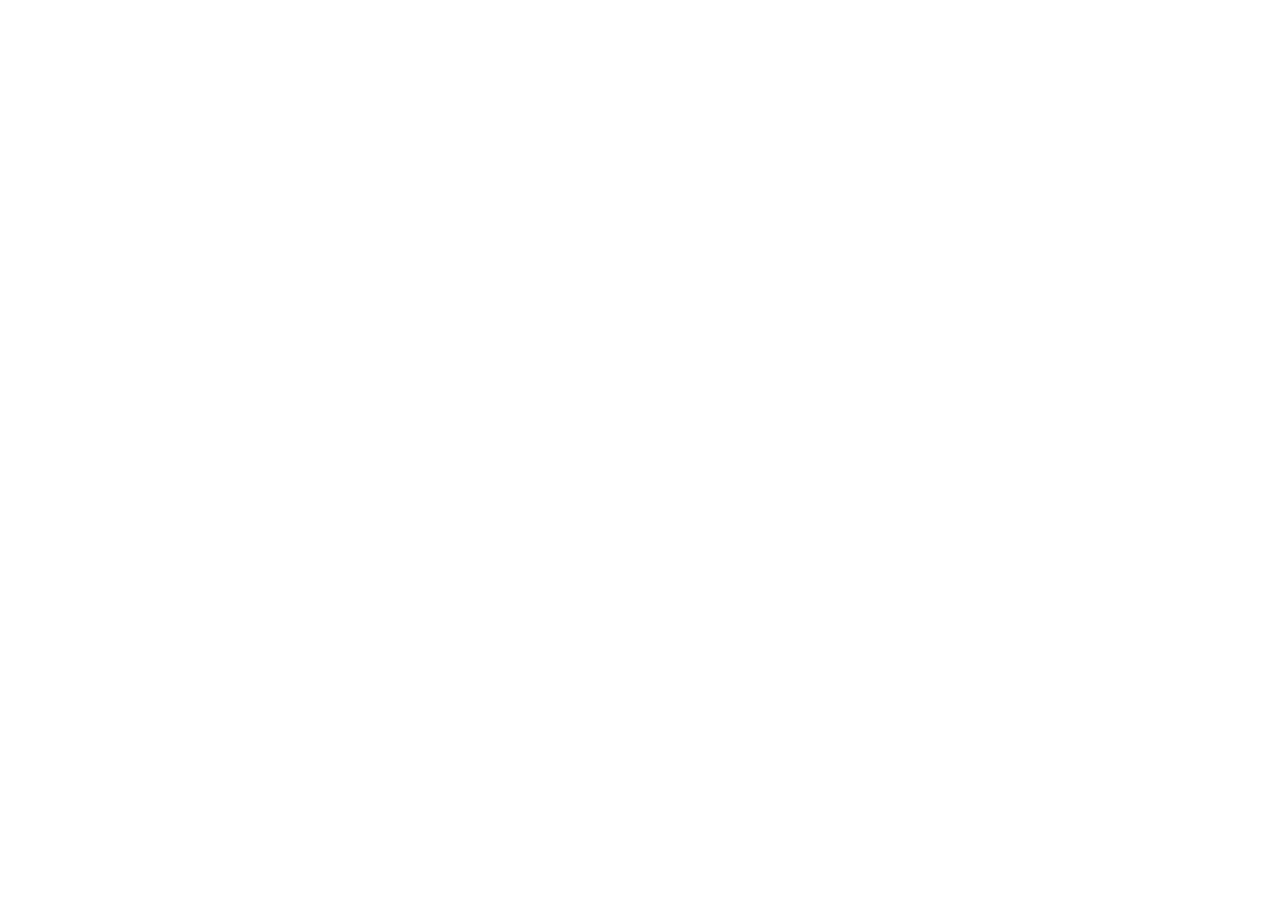
==== index.html @ 22910515 "style" ====
<!DOCTYPE html>
<html lang="en">
<head>
    <meta charset="UTF-8">
    <meta name="viewport" content="width=device-width, initial-scale=1.0">
    <link rel="stylesheet" href="style.css">
    <title>Document</title>
</head>
<body>
    <header></header>
</body>
</html>
---- style.css ----
* {
    box-sizing: border-box;
    margin: 0;
    padding: 0;
}
.center {
    display: flex;
    align-items: center;
    justify-content: center;
}
.align-center {
    display: flex;
    align-items: center;
}
.justify-center {
    display: flex;
    justify-content: center;
}
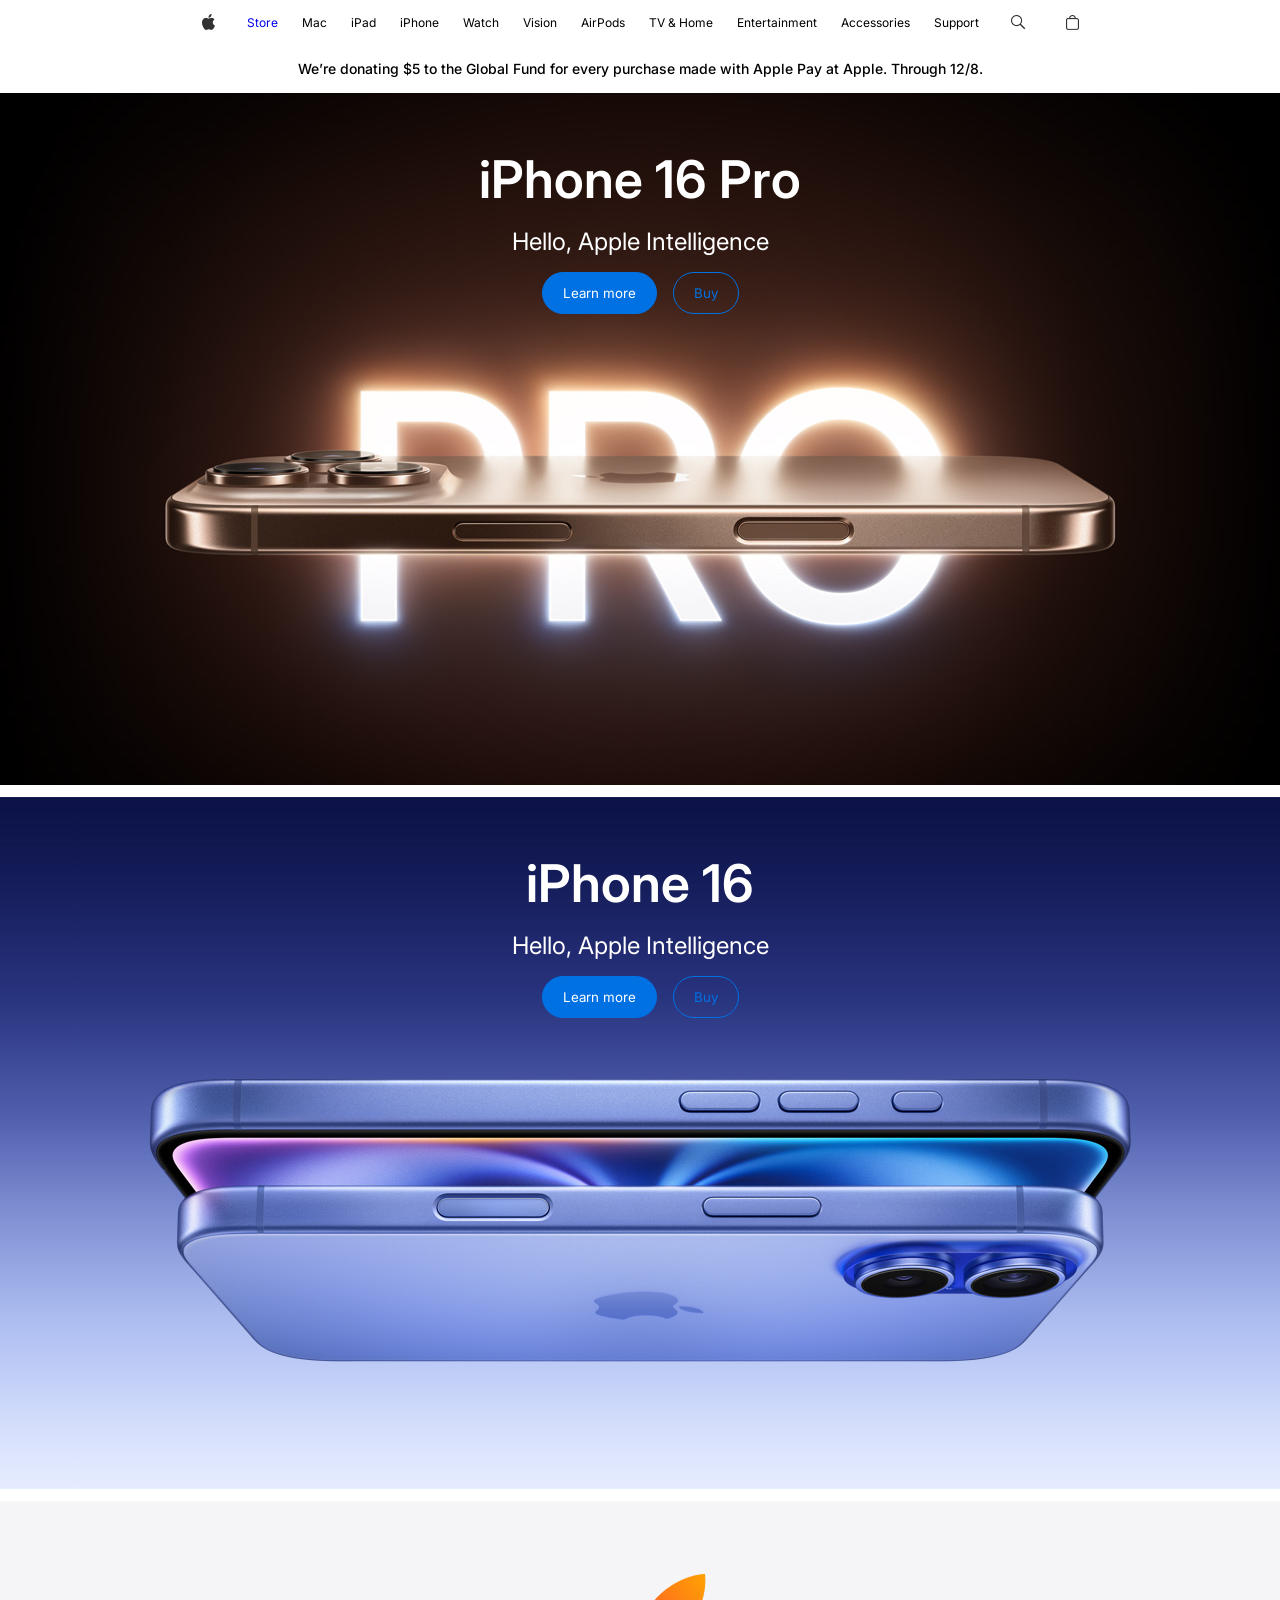
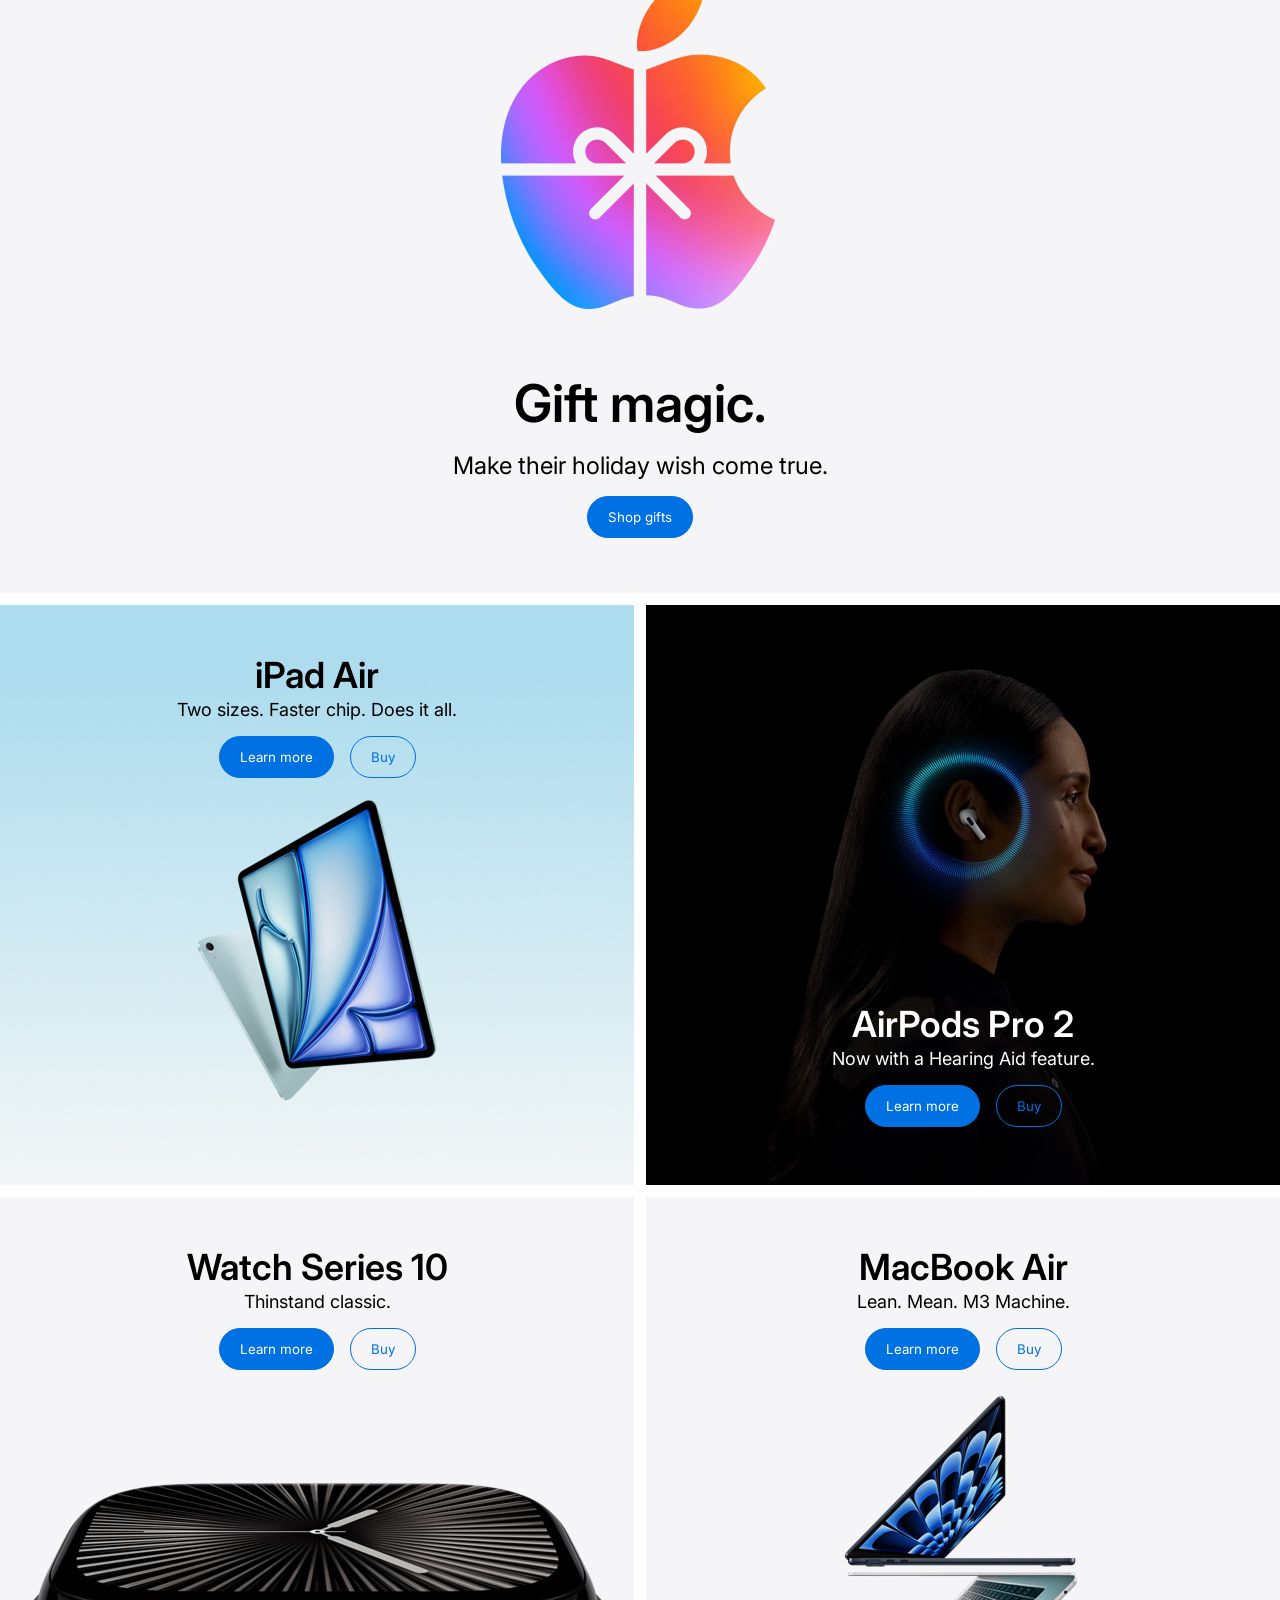
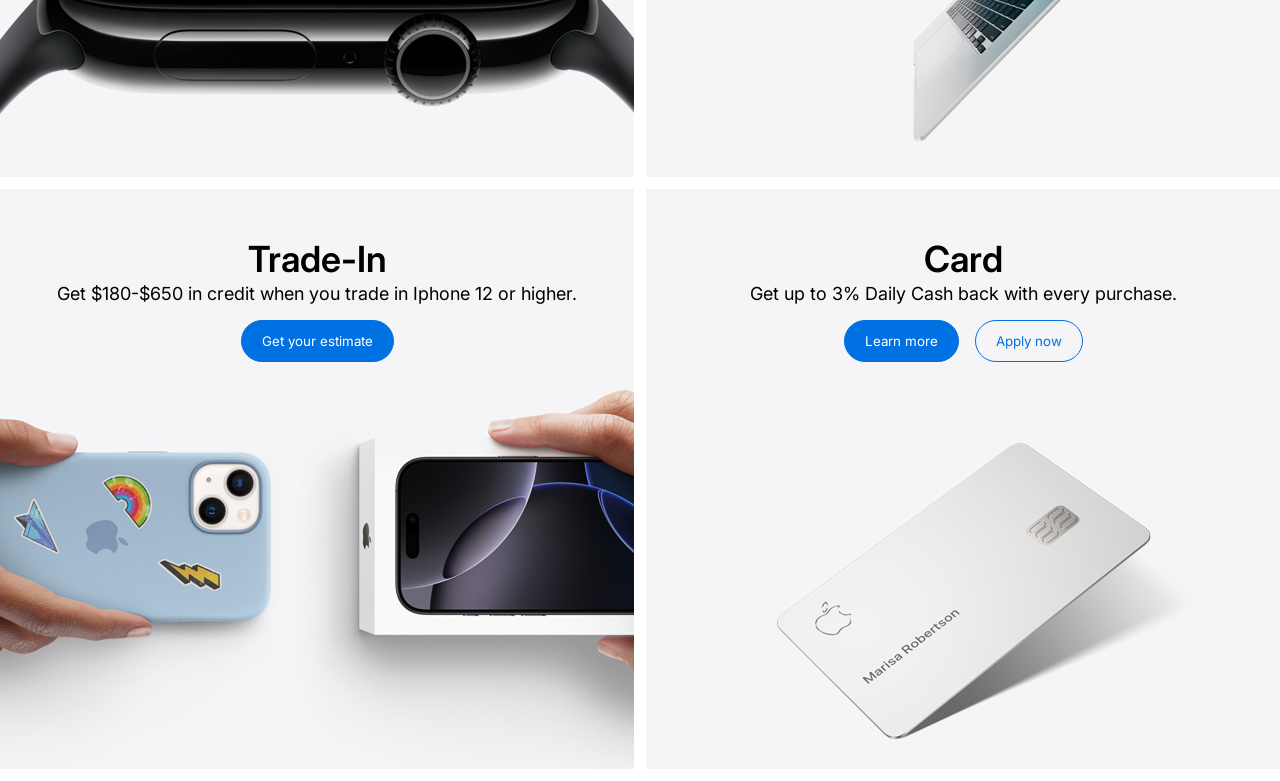
==== commit 4ff2c943: "day2" ====
--- a/index.html
+++ b/index.html
@@ -1,12 +1,115 @@
-<!DOCTYPE html>
+<!doctype html>
 <html lang="en">
-<head>
-    <meta charset="UTF-8">
-    <meta name="viewport" content="width=device-width, initial-scale=1.0">
-    <link rel="stylesheet" href="style.css">
+  <head>
+    <meta charset="UTF-8" />
+    <meta name="viewport" content="width=device-width, initial-scale=1.0" />
+    <link rel="stylesheet" href="style.css" />
     <title>Document</title>
-</head>
-<body>
-    <header></header>
-</body>
-</html>+  </head>
+  <body>
+    <header class="header center">
+      <div class="header-icon center">
+        <img src="./apple-icon.png" />
+      </div>
+      <a href="./store.html" class="header-link">Store</a>
+      <span class="header-link">Mac</span>
+      <span class="header-link">iPad</span>
+      <span class="header-link">iPhone</span>
+      <span class="header-link">Watch</span>
+      <span class="header-link">Vision</span>
+      <span class="header-link">AirPods</span>
+      <span class="header-link">TV & Home</span>
+      <span class="header-link">Entertainment</span>
+      <span class="header-link">Accessories</span>
+      <span class="header-link">Support</span>
+      <div class="header-icon center">
+        <img src="./search-icon.png" />
+      </div>
+      <div class="header-icon center">
+        <img src="./store-icon.png" />
+      </div>
+    </header>
+    <div class="banner">
+      We’re donating $5 to the Global Fund for every purchase made with Apple
+      Pay at Apple. Through 12/8.
+    </div>
+    <div class="hero hero-iphone-16-pro align-center">
+      <h2 class="hero-title">iPhone 16 Pro</h2>
+      <p class="hero-subtitle">Hello, Apple Intelligence</p>
+      <div class="hero-buttons">
+        <button class="button button-lm">Learn more</button>
+        <button class="button button-buy">Buy</button>
+      </div>
+    </div>
+    <div class="hero hero-iphone-16 align-center">
+      <h2 class="hero-title">iPhone 16</h2>
+      <p class="hero-subtitle">Hello, Apple Intelligence</p>
+      <div class="hero-buttons">
+        <button class="button button-lm">Learn more</button>
+        <button class="button button-buy">Buy</button>
+      </div>
+    </div>
+    <div class="hero hero-gift-magic align-center">
+      <h2 class="hero-title dark-title">Gift magic.</h2>
+      <p class="hero-subtitle dark-title">Make their holiday wish come true.</p>
+      <div class="hero-buttons">
+        <button class="button button-lm">Shop gifts</button>
+      </div>
+    </div>
+    <div class="products">
+      <div class="product align-center ipad">
+        <h2 class="product-title">iPad Air</h2>
+        <p class="product-subtitle">Two sizes. Faster chip. Does it all.</p>
+        <div class="hero-buttons">
+          <button class="button button-lm">Learn more</button>
+          <button class="button button-buy">Buy</button>
+        </div>
+      </div>
+      <div class="product align-center airpods">
+        <h2 class="product-title white-title">AirPods Pro 2</h2>
+        <p class="product-subtitle white-title">
+          Now with a Hearing Aid feature.
+        </p>
+        <div class="hero-buttons">
+          <button class="button button-lm">Learn more</button>
+          <button class="button button-buy">Buy</button>
+        </div>
+      </div>
+      <div class="product align-center watch">
+        <h2 class="product-title">Watch Series 10</h2>
+        <p class="product-subtitle">Thinstand classic.</p>
+        <div class="hero-buttons">
+          <button class="button button-lm">Learn more</button>
+          <button class="button button-buy">Buy</button>
+        </div>
+      </div>
+      <div class="product align-center macbook">
+        <h2 class="product-title">MacBook Air</h2>
+        <p class="product-subtitle">Lean. Mean. M3 Machine.</p>
+        <div class="hero-buttons">
+          <button class="button button-lm">Learn more</button>
+          <button class="button button-buy">Buy</button>
+        </div>
+      </div>
+      <div class="product align-center trade-in">
+        <h2 class="product-title">Trade-In</h2>
+        <p class="product-subtitle">
+          Get $180-$650 in credit when you trade in Iphone 12 or higher.
+        </p>
+        <div class="hero-buttons">
+          <button class="button button-lm">Get your estimate</button>
+        </div>
+      </div>
+      <div class="product align-center card">
+        <h2 class="product-title">Card</h2>
+        <p class="product-subtitle">
+          Get up to 3% Daily Cash back with every purchase.
+        </p>
+        <div class="hero-buttons">
+          <button class="button button-lm">Learn more</button>
+          <button class="button button-buy">Apply now</button>
+        </div>
+      </div>
+    </div>
+  </body>
+</html>
--- a/style.css
+++ b/style.css
@@ -1,18 +1,151 @@
+@import url("https://fonts.googleapis.com/css2?family=Inter:ital,opsz,wght@0,14..32,100..900;1,14..32,100..900&display=swap");
+
 * {
-    box-sizing: border-box;
-    margin: 0;
-    padding: 0;
+  box-sizing: border-box;
+  margin: 0;
+  padding: 0;
+  font-family: "Inter", serif;
 }
 .center {
-    display: flex;
-    align-items: center;
-    justify-content: center;
+  display: flex;
+  align-items: center;
+  justify-content: center;
 }
 .align-center {
-    display: flex;
-    align-items: center;
+  display: flex;
+  align-items: center;
 }
 .justify-center {
-    display: flex;
-    justify-content: center;
+  display: flex;
+  justify-content: center;
+}
+.header {
+  top: 0;
+  z-index: 10;
+  height: 44px;
+  position: fixed;
+  inset-inline: 0;
+  column-gap: 24px;
+  background-color: white;
+}
+.header-link {
+  font-size: 12px;
+  font-weight: 400;
+  white-space: nowrap;
+  text-decoration: none;
+}
+.header-icon {
+  width: 30px;
+}
+.banner {
+  text-align: center;
+  font-size: 14px;
+  font-weight: 500;
+  color: black;
+  padding: 16px 31px;
+  margin-top: 44px;
+}
+.hero {
+  width: 100vw;
+  height: 692px;
+  text-align: center;
+  margin-bottom: 12px;
+  flex-direction: column;
+  padding: 55px 36px;
+  background-position: center;
+  background-size: co;
+}
+.hero-iphone-16-pro {
+  background-image: url(./iphone16pro.png);
+}
+.hero-iphone-16 {
+  background-image: url(./iphone16.png);
+}
+.hero-gift-magic {
+  background-image: url(./giftmagic.png);
+  justify-content: flex-end;
+}
+.hero-title {
+  font-size: 52px;
+  color: white;
+  font-weight: 600;
+}
+.hero-subtitle {
+  font-size: 24px;
+  color: white;
+  font-weight: 400;
+  margin: 16px 20px;
+}
+.hero-buttons {
+  column-gap: 16px;
+  display: flex;
+}
+.button {
+  cursor: pointer;
+  padding: 12px 20px;
+  border-radius: 999px;
+  text-decoration: none;
+  border: solid #0071e3 1px;
+}
+.button-lm {
+  color: white;
+  background-color: #0071e3;
+}
+
+.button-buy {
+  color: #0071e3;
+  border: solid #0071e3 1px;
+  background-color: transparent;
+}
+.dark-title {
+  color: black;
+}
+.products {
+  gap: 12px;
+  display: grid;
+  margin-bottom: 12px;
+  grid-auto-rows: 580px;
+  grid-template-columns: repeat(2, 1fr);
+}
+.product {
+  flex-direction: column;
+  padding: 48px 0 58px;
+  background-position: center;
+  background-repeat: no-repeat;
+  background-size: cover;
+}
+.ipad {
+  background-image: url(./ipad.png);
+}
+.airpods {
+  background-image: url(./airpods.png);
+  justify-content: end;
+}
+.watch {
+  background-image: url(watch.png);
+}
+.macbook {
+  background-image: url(./macbook.png);
+}
+.trade-in {
+  background-image: url(./tradein.png);
+}
+.card {
+  background-image: url(card.png);
+}
+.product-title {
+    font-size: 36px;
+    font-weight: 600;
+}
+.product-subtitle {
+    font-size: 18px;
+    padding: 2px 0 16px;
+}
+.white-title {
+    color: white;
+}
+.text {
+    background: linear-gradient(90.43deg, #0090F7 0%, #BA62FC 33.33%, #F2416B 66.67%, #F55600 100%);
+    background-clip: text;
+    -webkit-text-fill-color: transparent;
 }
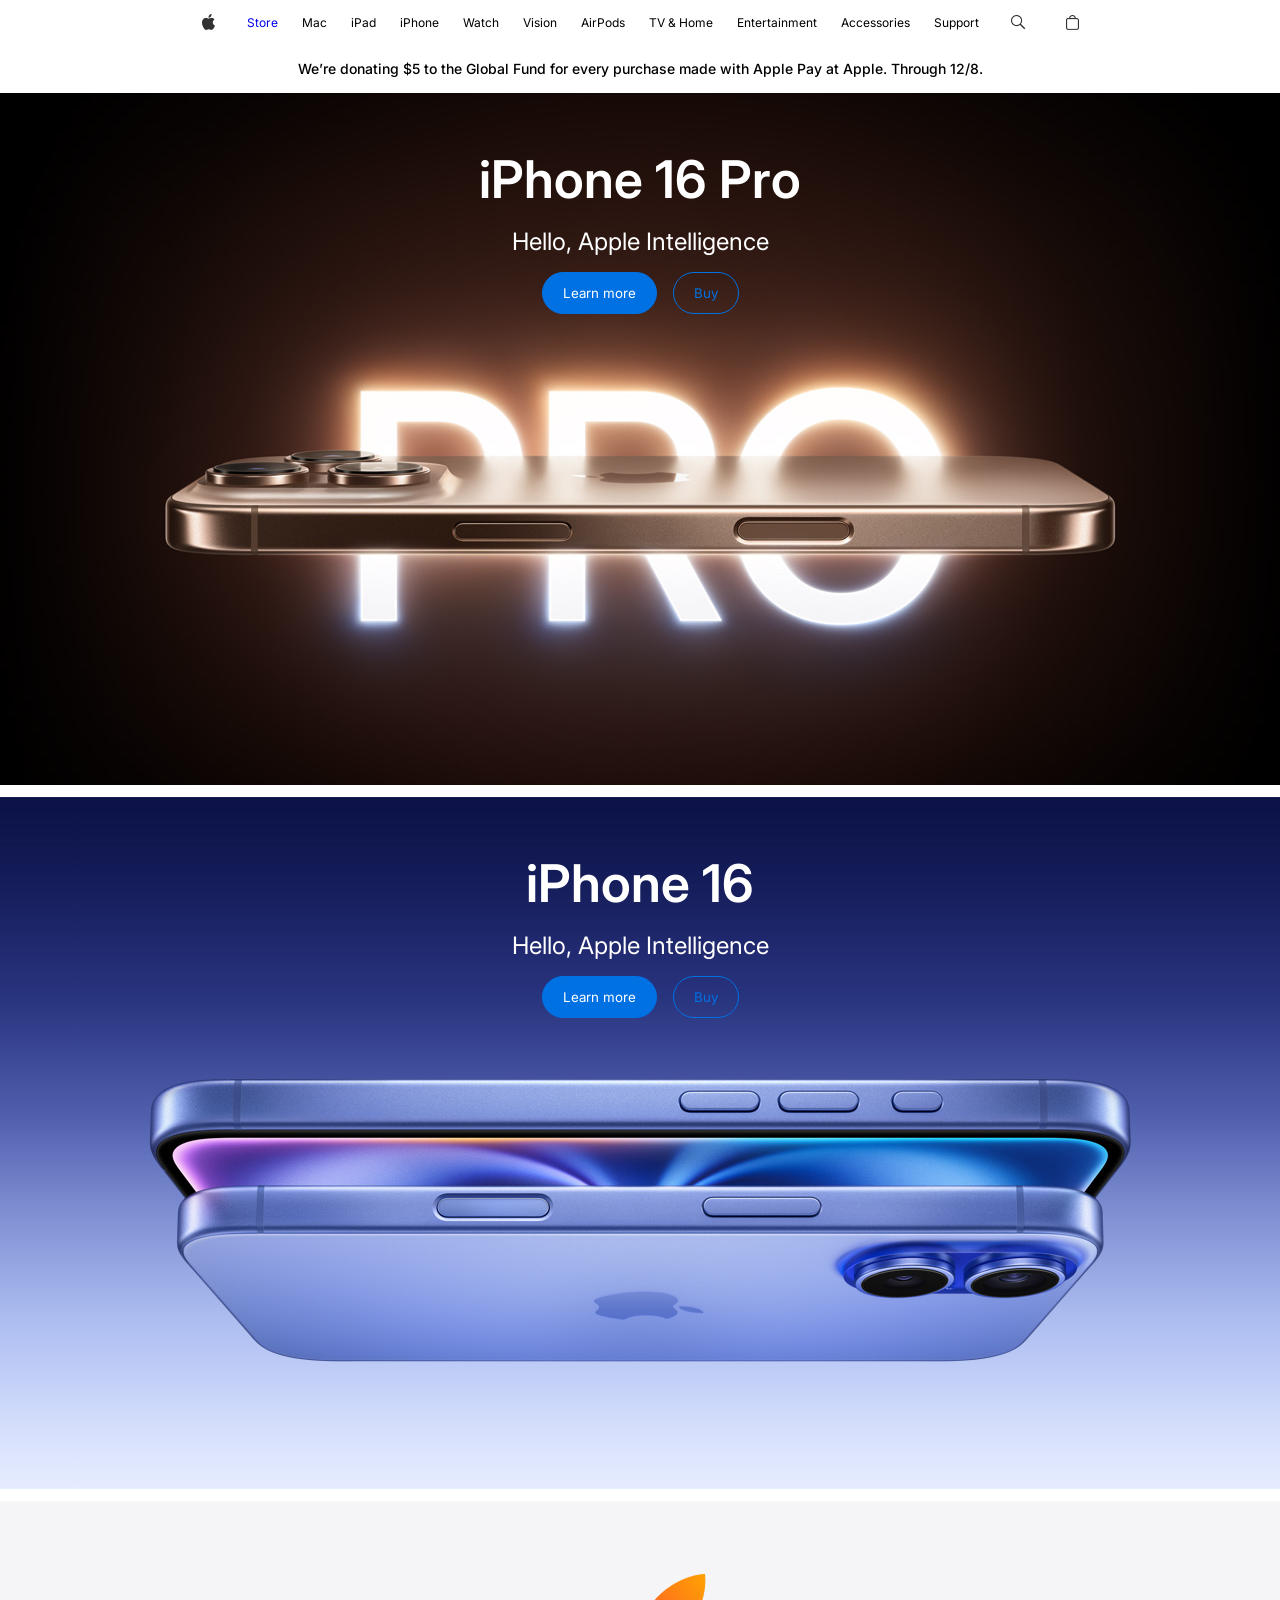
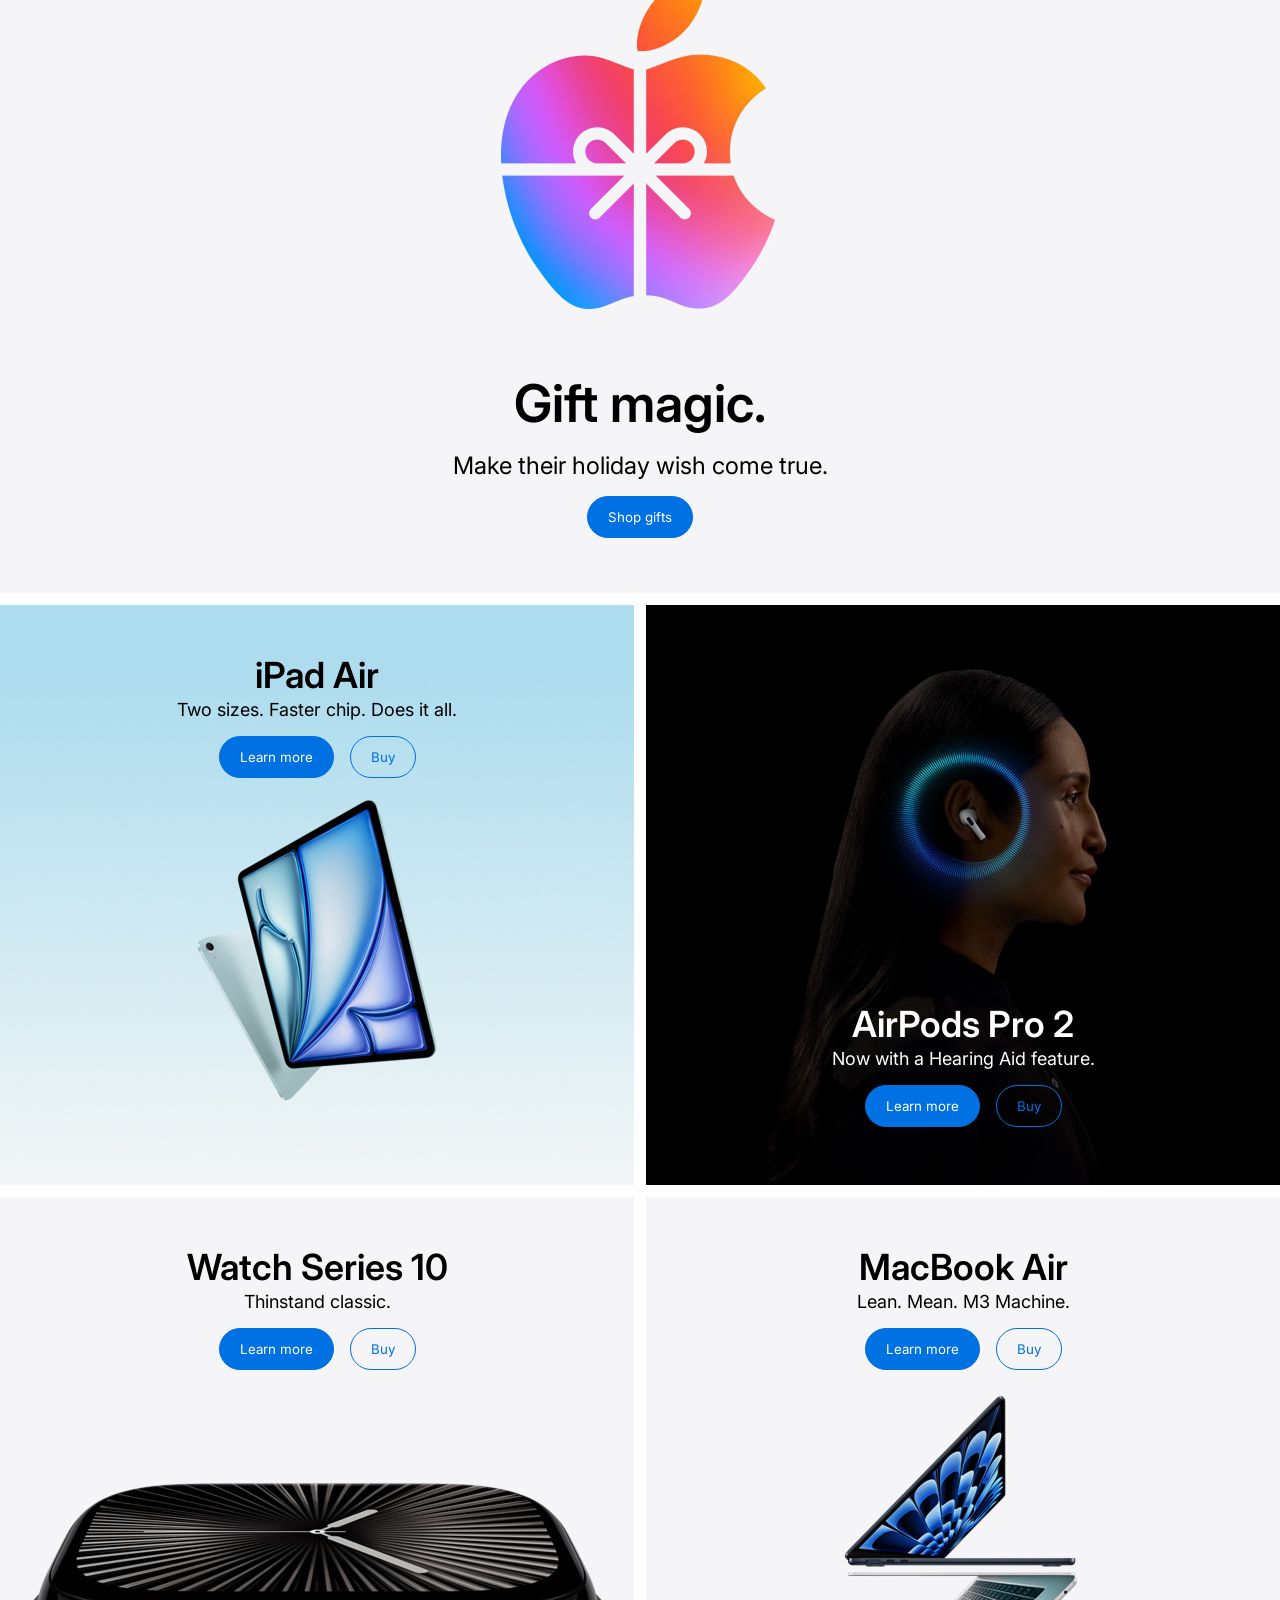
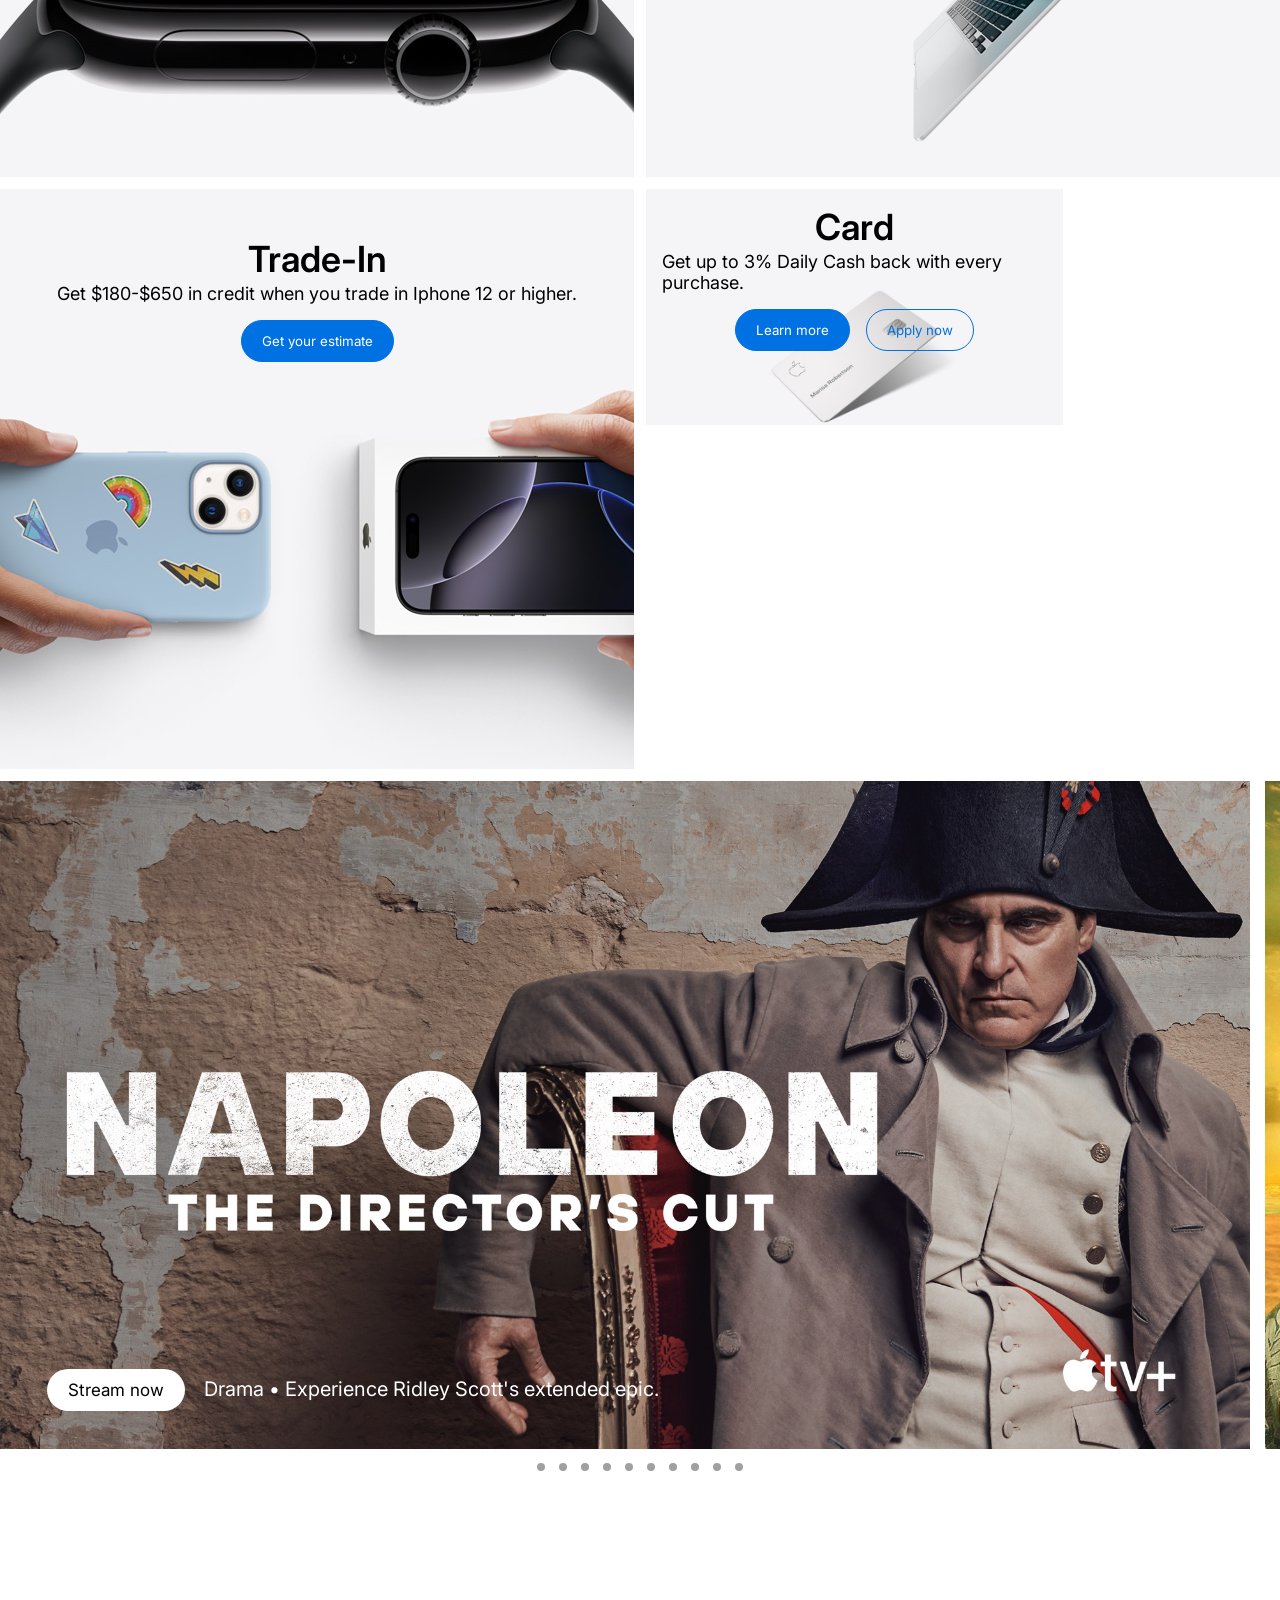
==== commit a8eebcb2: "day2" ====
--- a/index.html
+++ b/index.html
@@ -111,5 +111,151 @@
         </div>
       </div>
     </div>
+    <div class="media align-center">
+      <div
+        class="slide"
+        id="slide1"
+        style="background-image: url(./napoleon.jpg)"
+      >
+        <div class="slide-info">
+          <button>Stream now</button>
+          <span>Drama</span>
+          <span>•</span>
+          <span>Experience Ridley Scott's extended epic.</span>
+        </div>
+      </div>
+      <div
+        class="slide"
+        id="slide2"
+        style="background-image: url(./bad-monkey.jpg)"
+      >
+        <div class="slide-info">
+          <button>Stream now</button>
+          <span>Comedy</span>
+          <span>•</span>
+          <span>The shady side of paradise.</span>
+        </div>
+      </div>
+      <div
+        class="slide"
+        id="slide3"
+        style="background-image: url(./instigators.jpg)"
+      >
+        <div class="slide-info">
+          <button>Stream now</button>
+          <span>Action</span>
+          <span>•</span>
+          <span>Worst. Heist. Ever.</span>
+        </div>
+      </div>
+      <div
+        class="slide"
+        id="slide4"
+        style="background-image: url(./k-pop-idols.jpg)"
+      >
+        <div class="slide-info">
+          <button>Stream now</button>
+          <span>Documentary</span>
+          <span>•</span>
+          <span>All that glitters isn't gold.</span>
+        </div>
+      </div>
+      <div
+        class="slide"
+        id="slide5"
+        style="background-image: url(season-pass.jpg)"
+      >
+        <div class="slide-info">
+          <button>See the schedule</button>
+          <span>Watch Messi, every club, and every match-live</span>
+        </div>
+      </div>
+      <div
+        class="slide"
+        id="slide6"
+        style="background-image: url(./pressumed-innocent.jpg)"
+      >
+        <div class="slide-info">
+          <button>Stream now</button>
+          <span>Crime</span>
+          <span>•</span>
+          <span>Presume nothing.</span>
+        </div>
+      </div>
+      <div
+        class="slide"
+        id="slide7"
+        style="background-image: url(./pachinko.jpg)"
+      >
+        <div class="slide-info">
+          <button>Stream now</button>
+          <span>Drama</span>
+          <span>•</span>
+          <span>New season.</span>
+        </div>
+      </div>
+      <div
+        class="slide"
+        id="slide8"
+        style="background-image: url(./baseball.jpg)"
+      >
+        <div class="slide-info">
+          <button>See the schedule</button>
+          <span>Live MLB games, every Friday.</span>
+        </div>
+      </div>
+      <div
+        class="slide"
+        id="slide9"
+        style="background-image: url(./lady-in-the-lake.jpg)"
+      >
+        <div class="slide-info">
+          <button>Stream now</button>
+          <span>Thriller</span>
+          <span>•</span>
+          <span
+            >Natalie Portman and Moses Ingram star in a visionary noir
+            thriller.</span
+          >
+        </div>
+      </div>
+      <div
+        class="slide"
+        id="slide10"
+        style="background-image: url(./morning-show.jpg)"
+      >
+        <div class="slide-info">
+          <button>Stream now</button>
+          <span>Drama</span>
+          <span>•</span>
+          <span>6 Emmy® Nominations Including Best Drama.</span>
+        </div>
+      </div>
+    </div>
+    <div class="dots justify-center">
+      <a href="#slide1" class="dot"></a>
+      <a href="#slide2" class="dot"></a>
+      <a href="#slide3" class="dot"></a>
+      <a href="#slide4" class="dot"></a>
+      <a href="#slide5" class="dot"></a>
+      <a href="#slide6" class="dot"></a>
+      <a href="#slide7" class="dot"></a>
+      <a href="#slide8" class="dot"></a>
+      <a href="#slide9" class="dot"></a>
+      <a href="#slide10" class="dot"></a>
+    </div>
+    <div class="carousel">
+      <div class="group center">
+        <div class="card" style="background-image: url(./1.jpg);">R&B Now</div>
+        <div class="card">Today's Country</div>
+        <div class="card">Football Manager 2024 Touch</div>
+        <div class="card">6 Weeks to Restart Your Fitness</div>
+        <div class="card">2k25 Arcade Edition</div>
+        <div class="card">Today's Indie Rock</div>
+        <div class="card">Run your first 5K</div>
+        <div class="card">Hello Kitty Island Adventure</div>
+        <div class="card">Strength with Kyle</div>
+      </div>
+    </div>
   </body>
 </html>
--- a/style.css
+++ b/style.css
@@ -134,18 +134,96 @@
   background-image: url(card.png);
 }
 .product-title {
-    font-size: 36px;
-    font-weight: 600;
+  font-size: 36px;
+  font-weight: 600;
 }
 .product-subtitle {
-    font-size: 18px;
-    padding: 2px 0 16px;
+  font-size: 18px;
+  padding: 2px 0 16px;
 }
 .white-title {
-    color: white;
+  color: white;
 }
 .text {
-    background: linear-gradient(90.43deg, #0090F7 0%, #BA62FC 33.33%, #F2416B 66.67%, #F55600 100%);
-    background-clip: text;
-    -webkit-text-fill-color: transparent;
+  background: linear-gradient(
+    90.43deg,
+    #0090f7 0%,
+    #ba62fc 33.33%,
+    #f2416b 66.67%,
+    #f55600 100%
+  );
+  background-clip: text;
+  -webkit-text-fill-color: transparent;
+}
+.media {
+  width: 100vw;
+  display: flex;
+  column-gap: 15px;
+  overflow-x: scroll;
+  align-items: center;
+  scrollbar-width: none;
+  scroll-behavior: smooth;
+  scroll-snap-type: x mandatory;
+}
+.slide {
+  height: 668px;
+  width: 1250px;
+  color: white;
+  flex-shrink: 0;
+  font-size: 20px;
+  position: relative;
+  scroll-snap-align: center;
+  background-size: cover;
+  background-position: center;
+  background-repeat: no-repeat;
+}
+.slide-info {
+  left: 47px;
+  bottom: 38px;
+  position: absolute;
+}
+.slide-info button {
+  border-radius: 99px;
+  font-size: 17px;
+  cursor: pointer;
+  margin-right: 14px;
+  padding: 11px 21px;
+  background-color: white;
+  border: none;
+}
+.dots {
+  margin-top: 14px;
+}
+.dot {
+  width: 8px;
+  height: 8px;
+  opacity: 0.75;
+  margin-inline: 7px;
+  border-radius: 50%;
+  background-color: grey;
+  display: block;
+}
+.carousel {
+margin: 100px auto;
+width: 90%;
+display: flex;
+overflow-x: auto;
+}
+.carousel::-webkit-scrollbar {
+  display: none;
+}
+.group {
+  gap: 1em;
+  animation: spin 5s infinite linear ;
+  padding-right: 1em;
+}
+.card {
+  flex: 0 0 5em;
+  height: 236px;
+  width: 417px;
+  padding: 1em;
+}
+@keyframes spin {
+  from {translate: 0;}
+  to {translate: -100%;}
 }
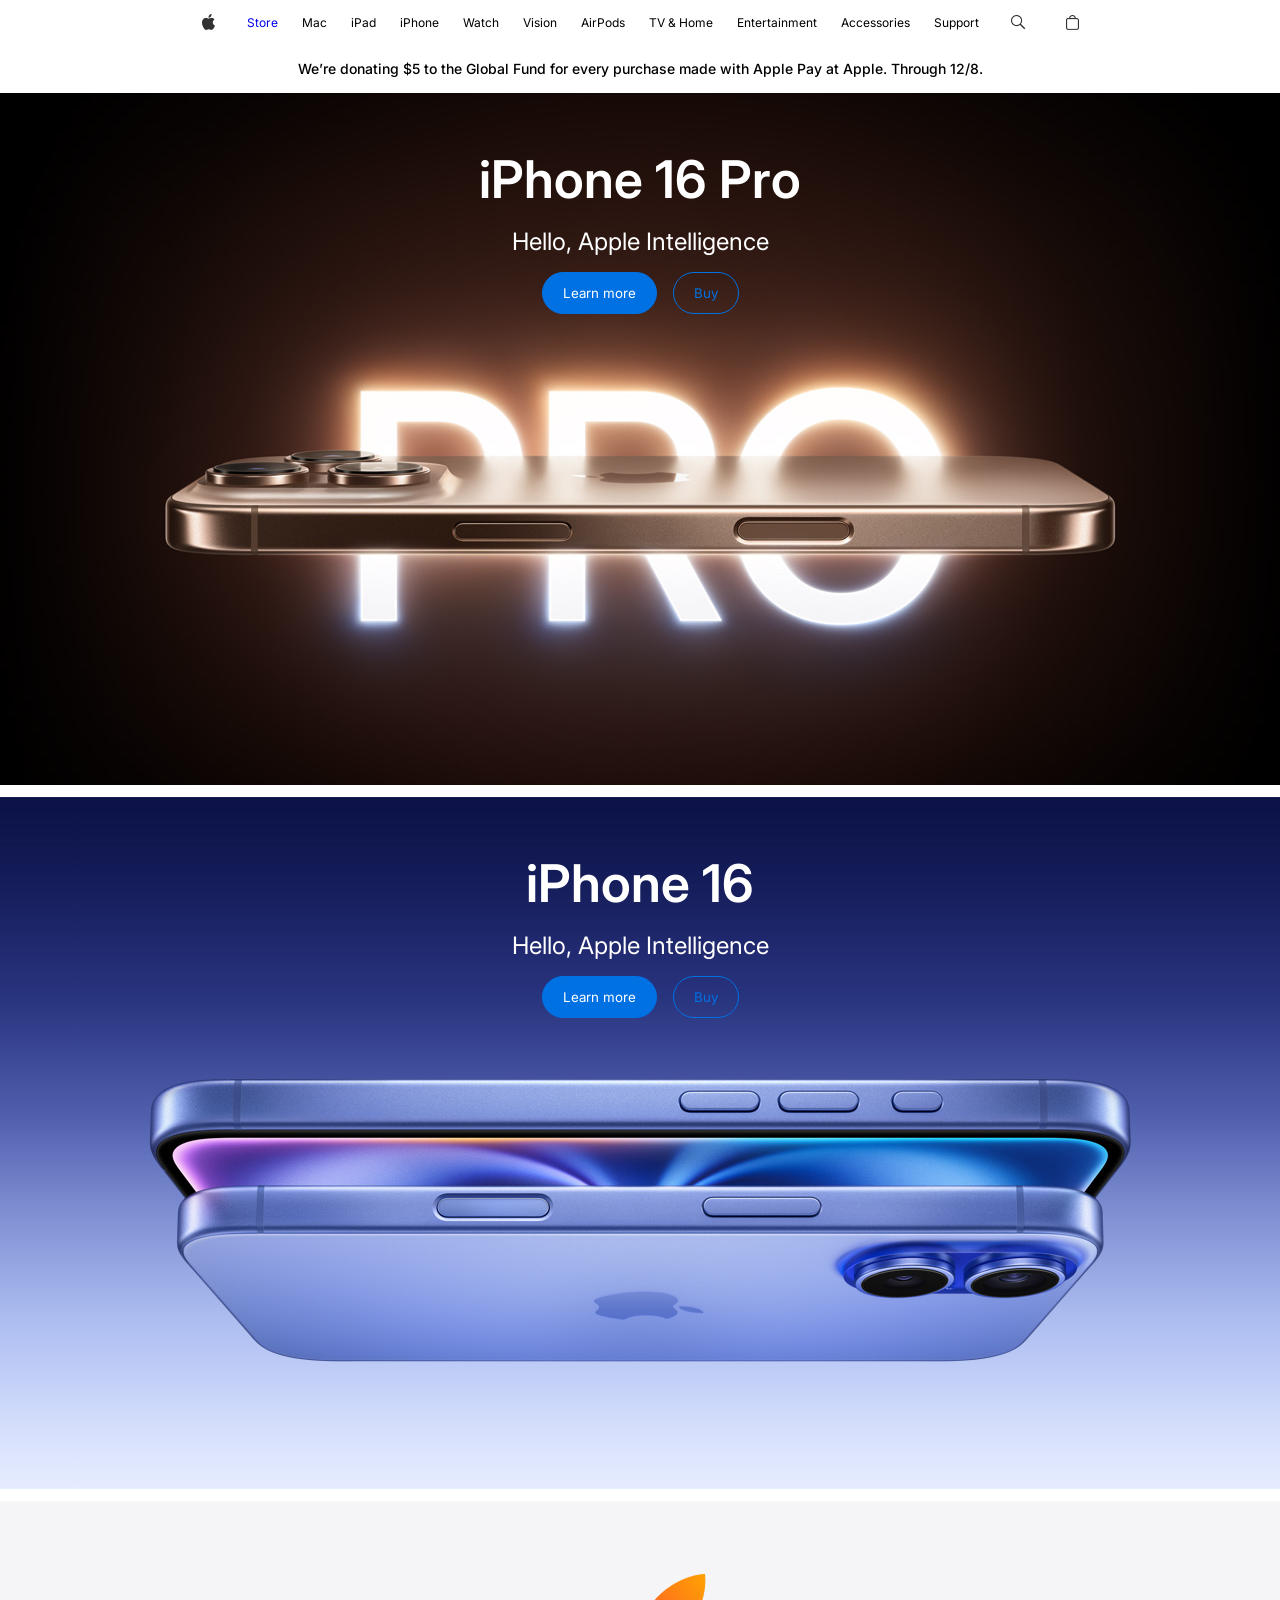
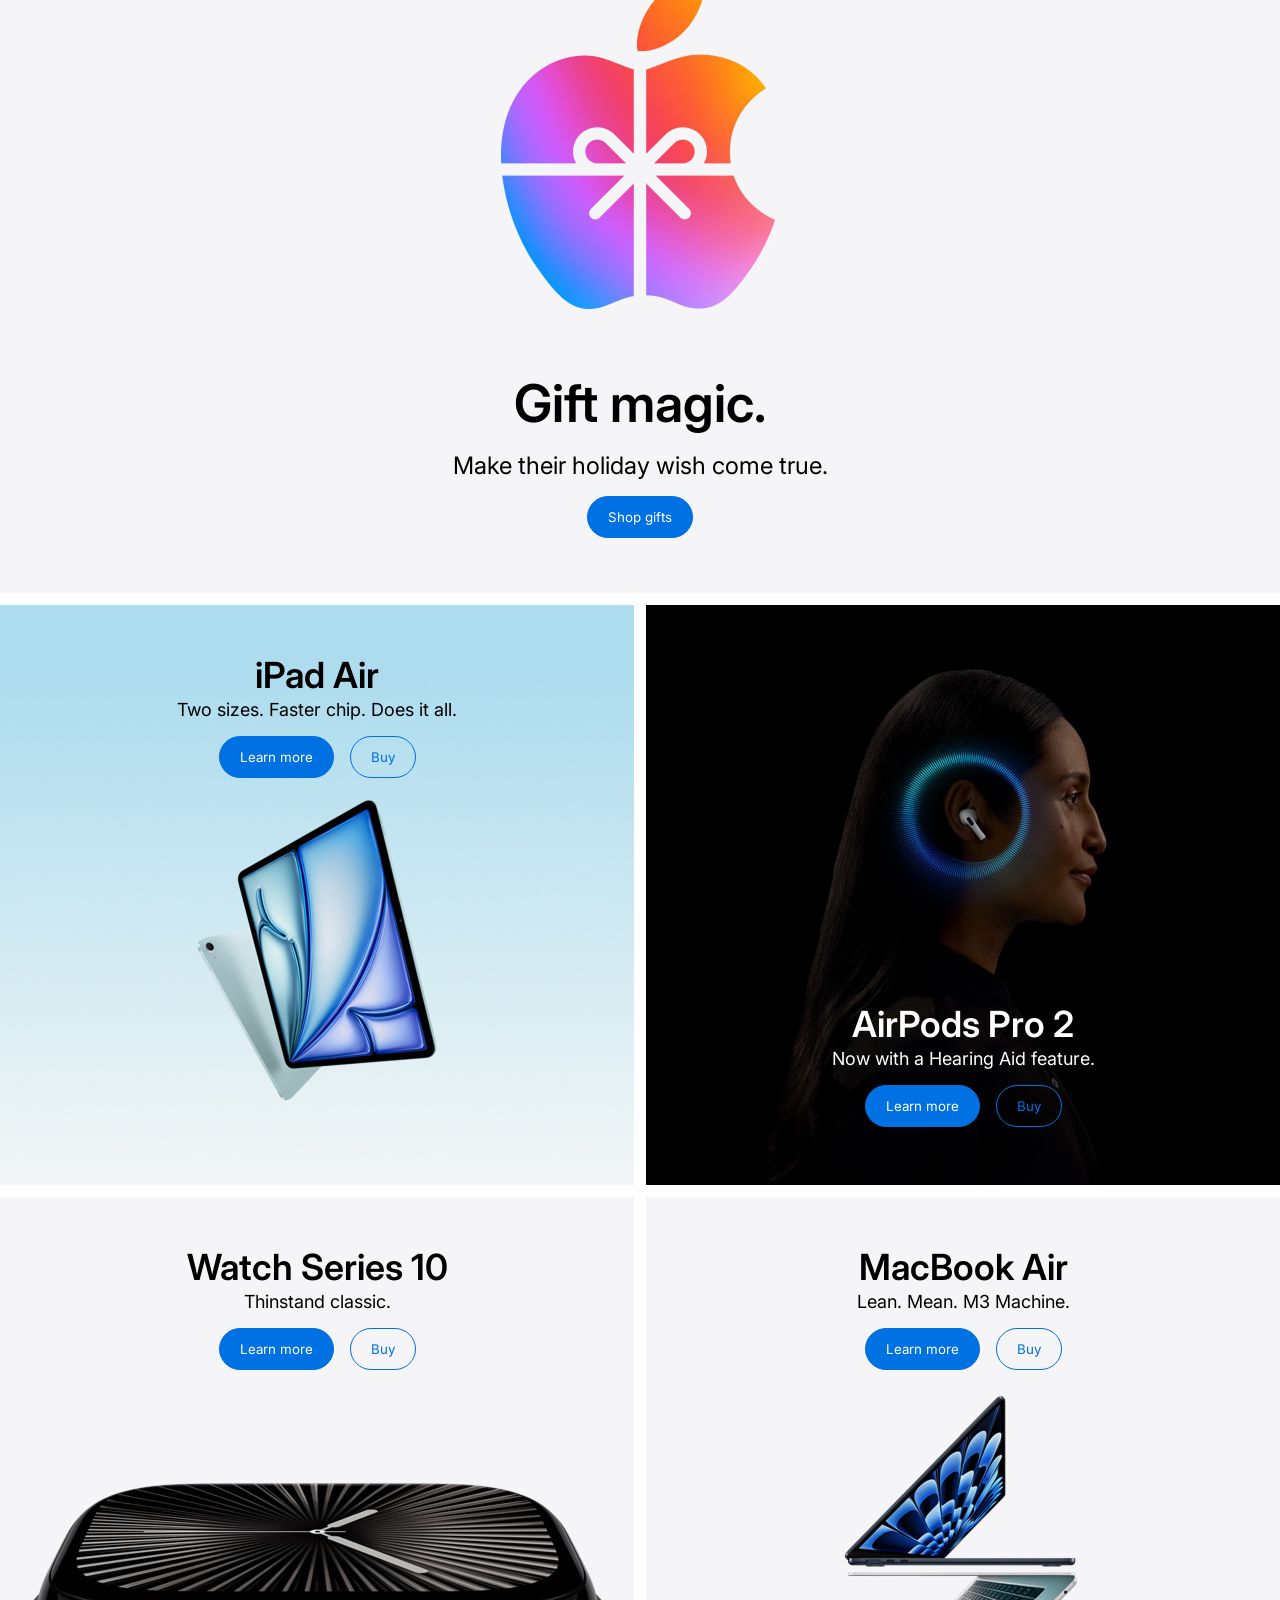
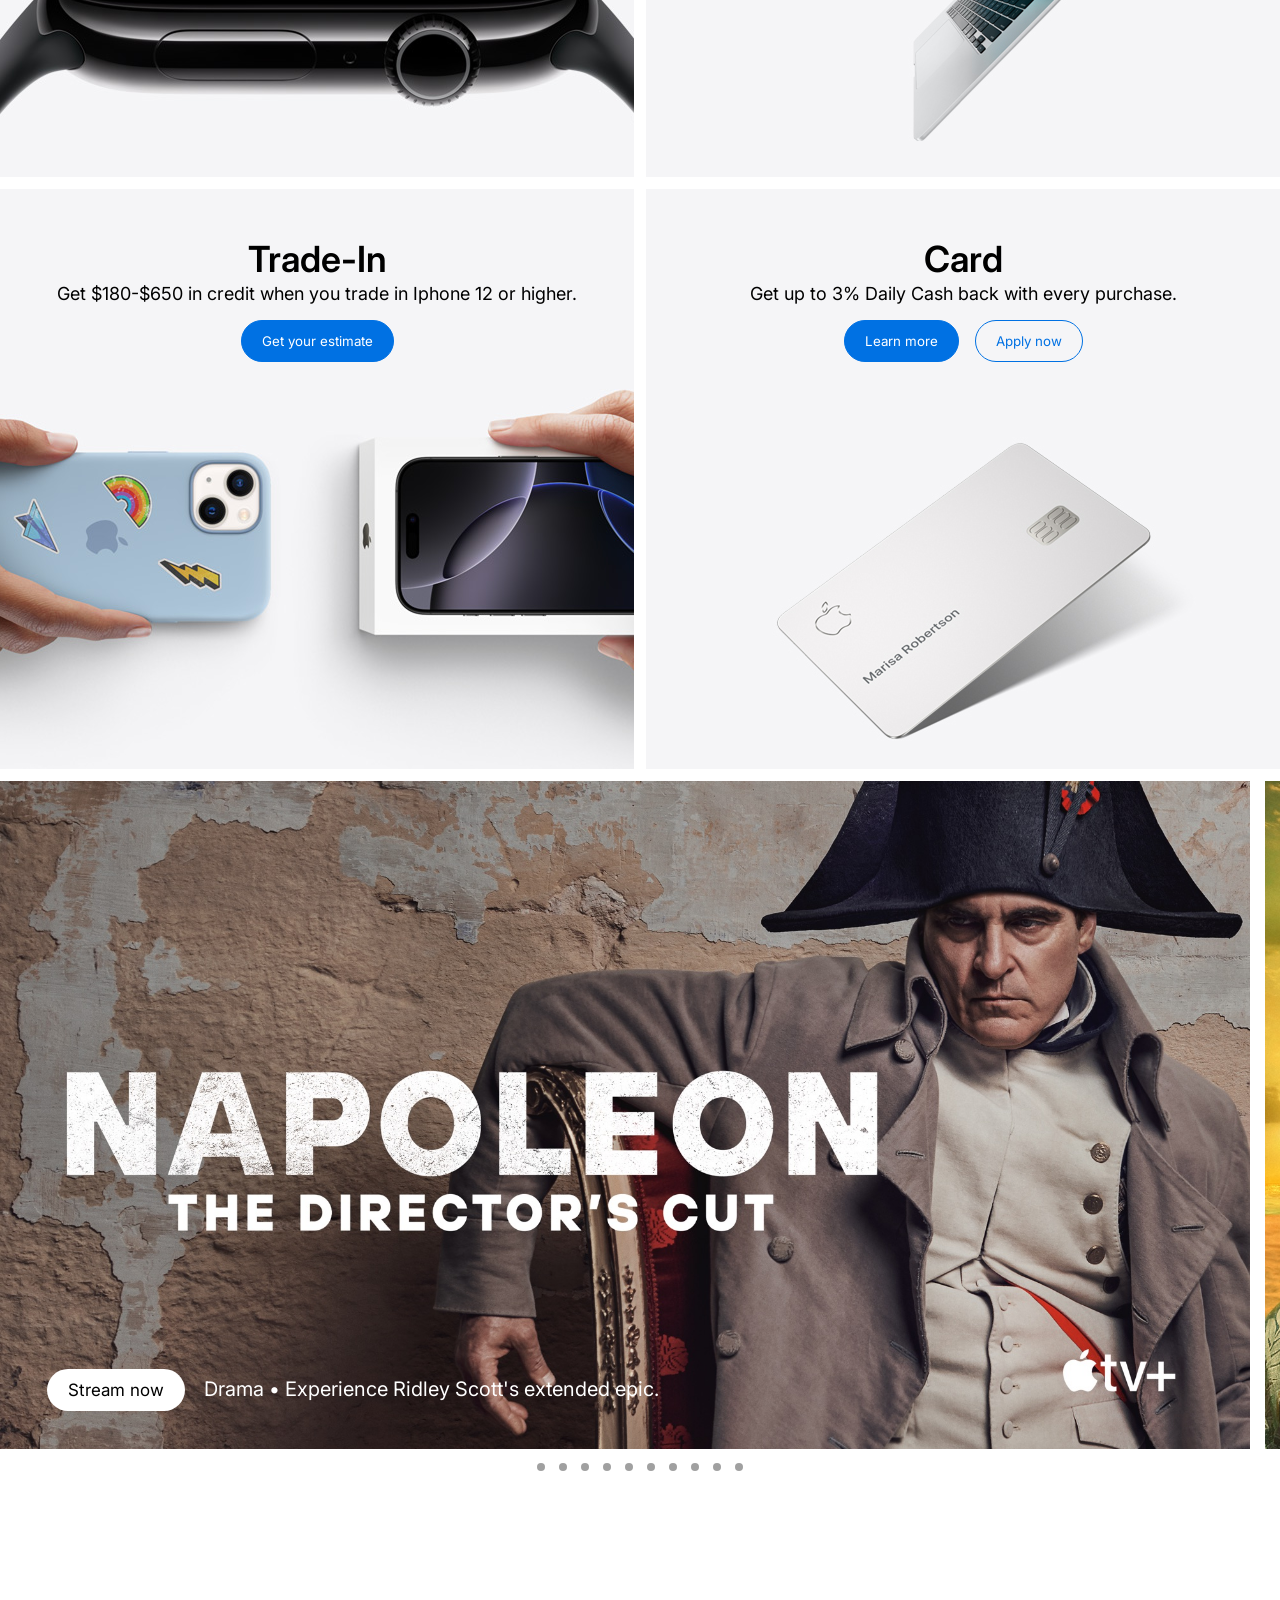
==== commit 17aff310: "day3" ====
--- a/index.html
+++ b/index.html
@@ -100,7 +100,7 @@
           <button class="button button-lm">Get your estimate</button>
         </div>
       </div>
-      <div class="product align-center card">
+      <div class="product align-center apple-card">
         <h2 class="product-title">Card</h2>
         <p class="product-subtitle">
           Get up to 3% Daily Cash back with every purchase.
@@ -258,4 +258,4 @@
       </div>
     </div>
   </body>
-</html>
+</html>
--- a/style.css
+++ b/style.css
@@ -130,7 +130,7 @@
 .trade-in {
   background-image: url(./tradein.png);
 }
-.card {
+.apple-card {
   background-image: url(card.png);
 }
 .product-title {
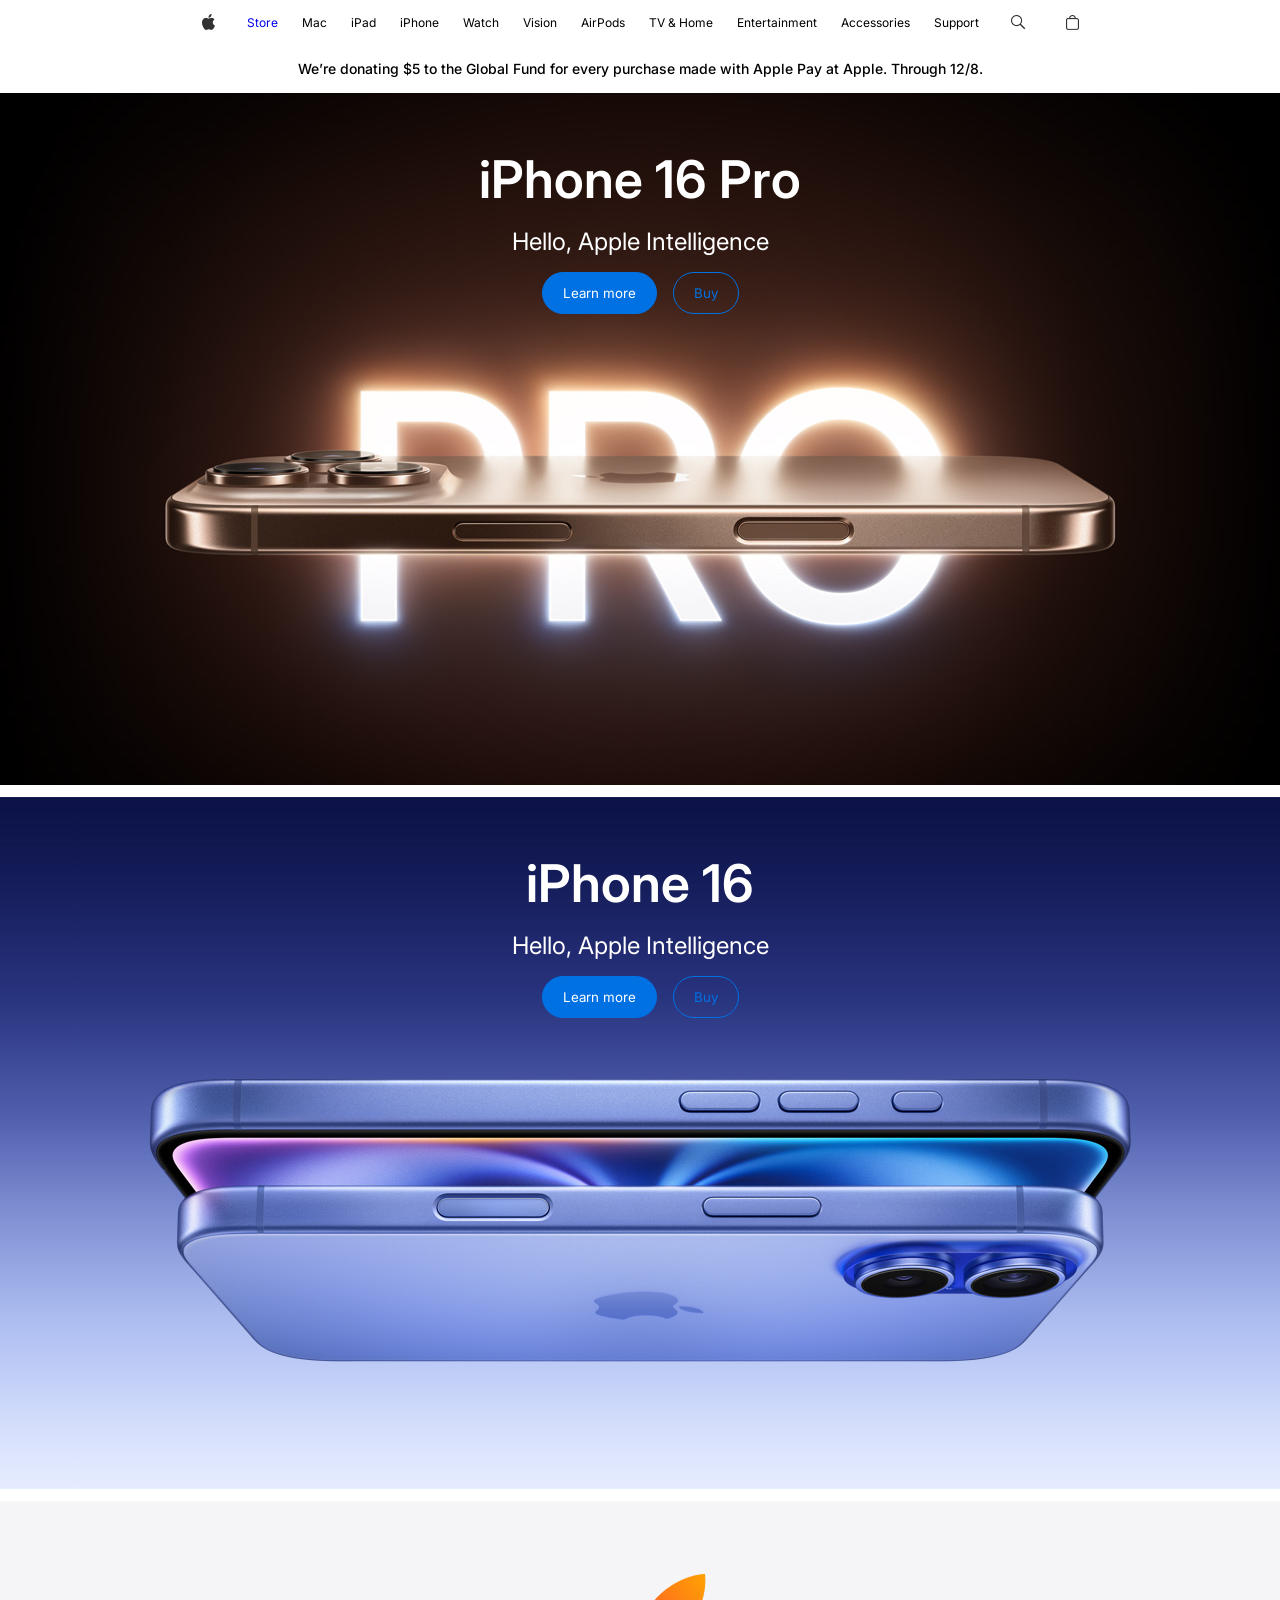
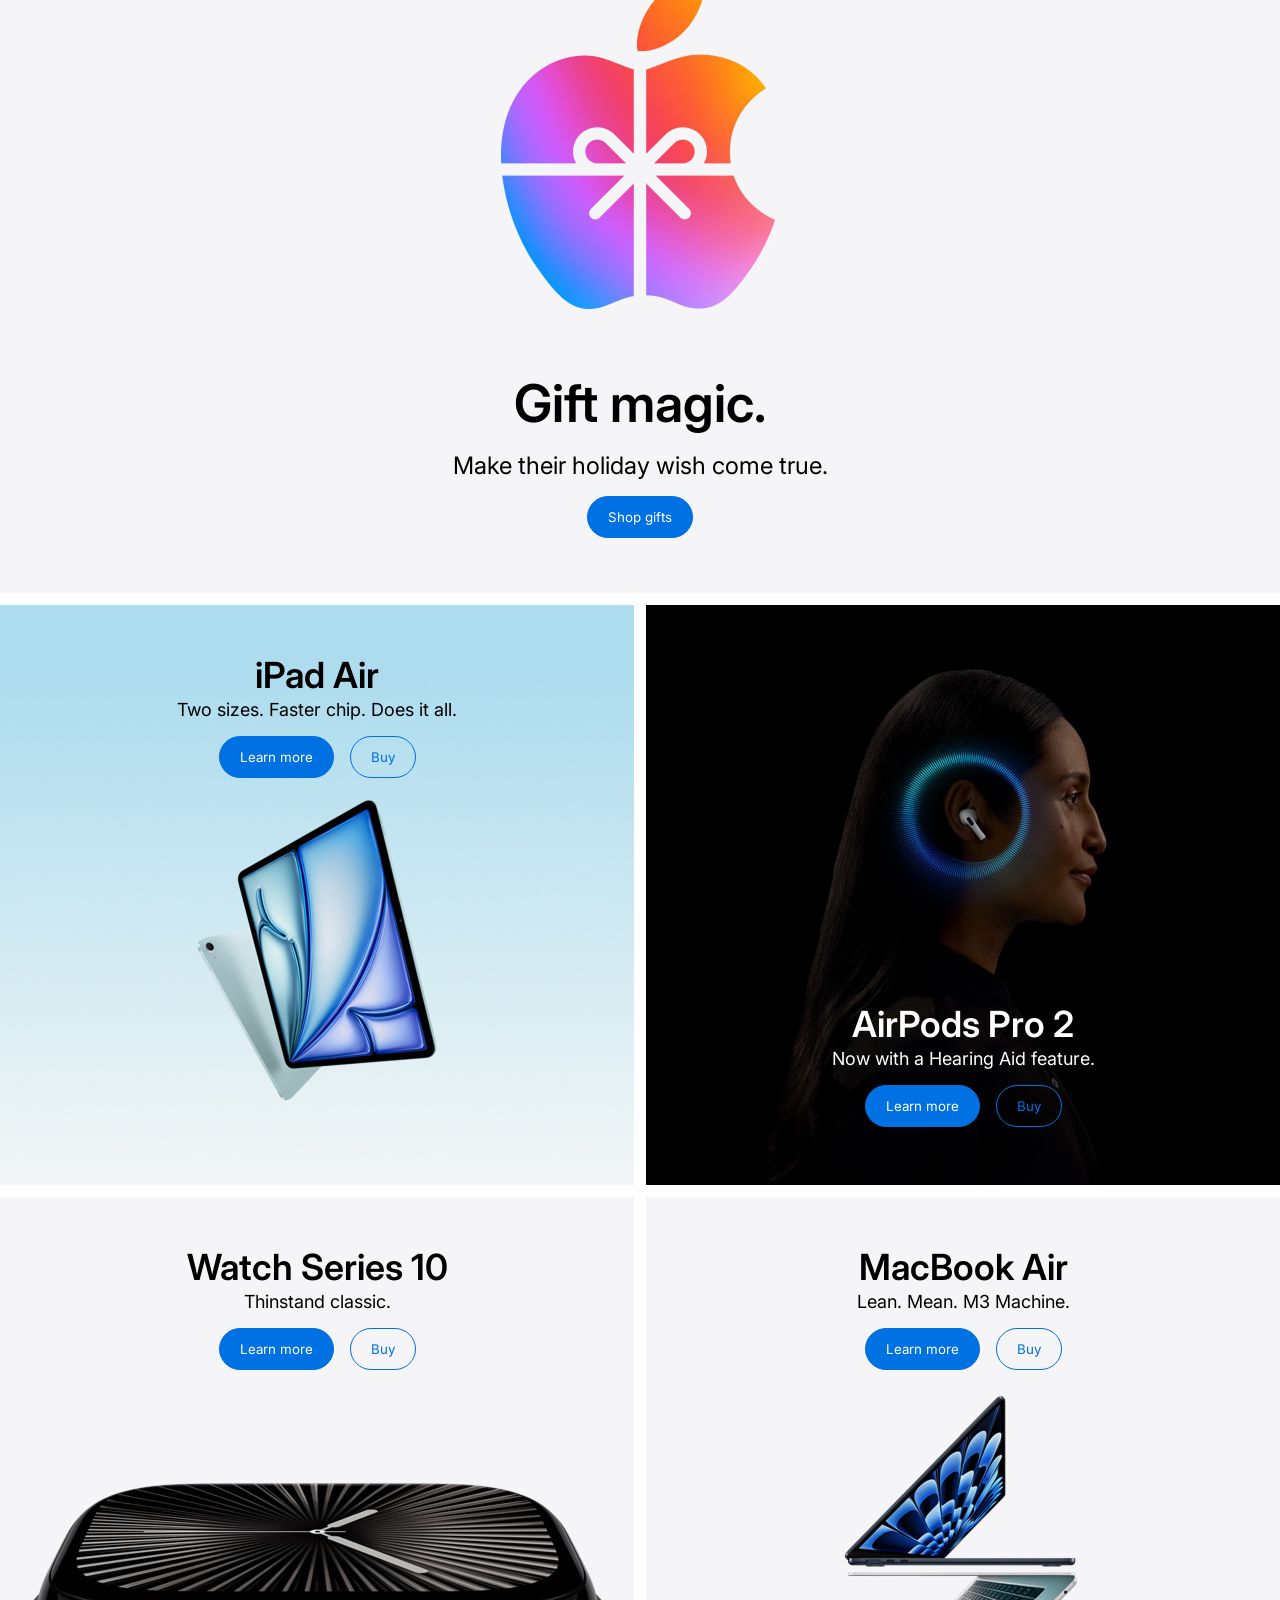
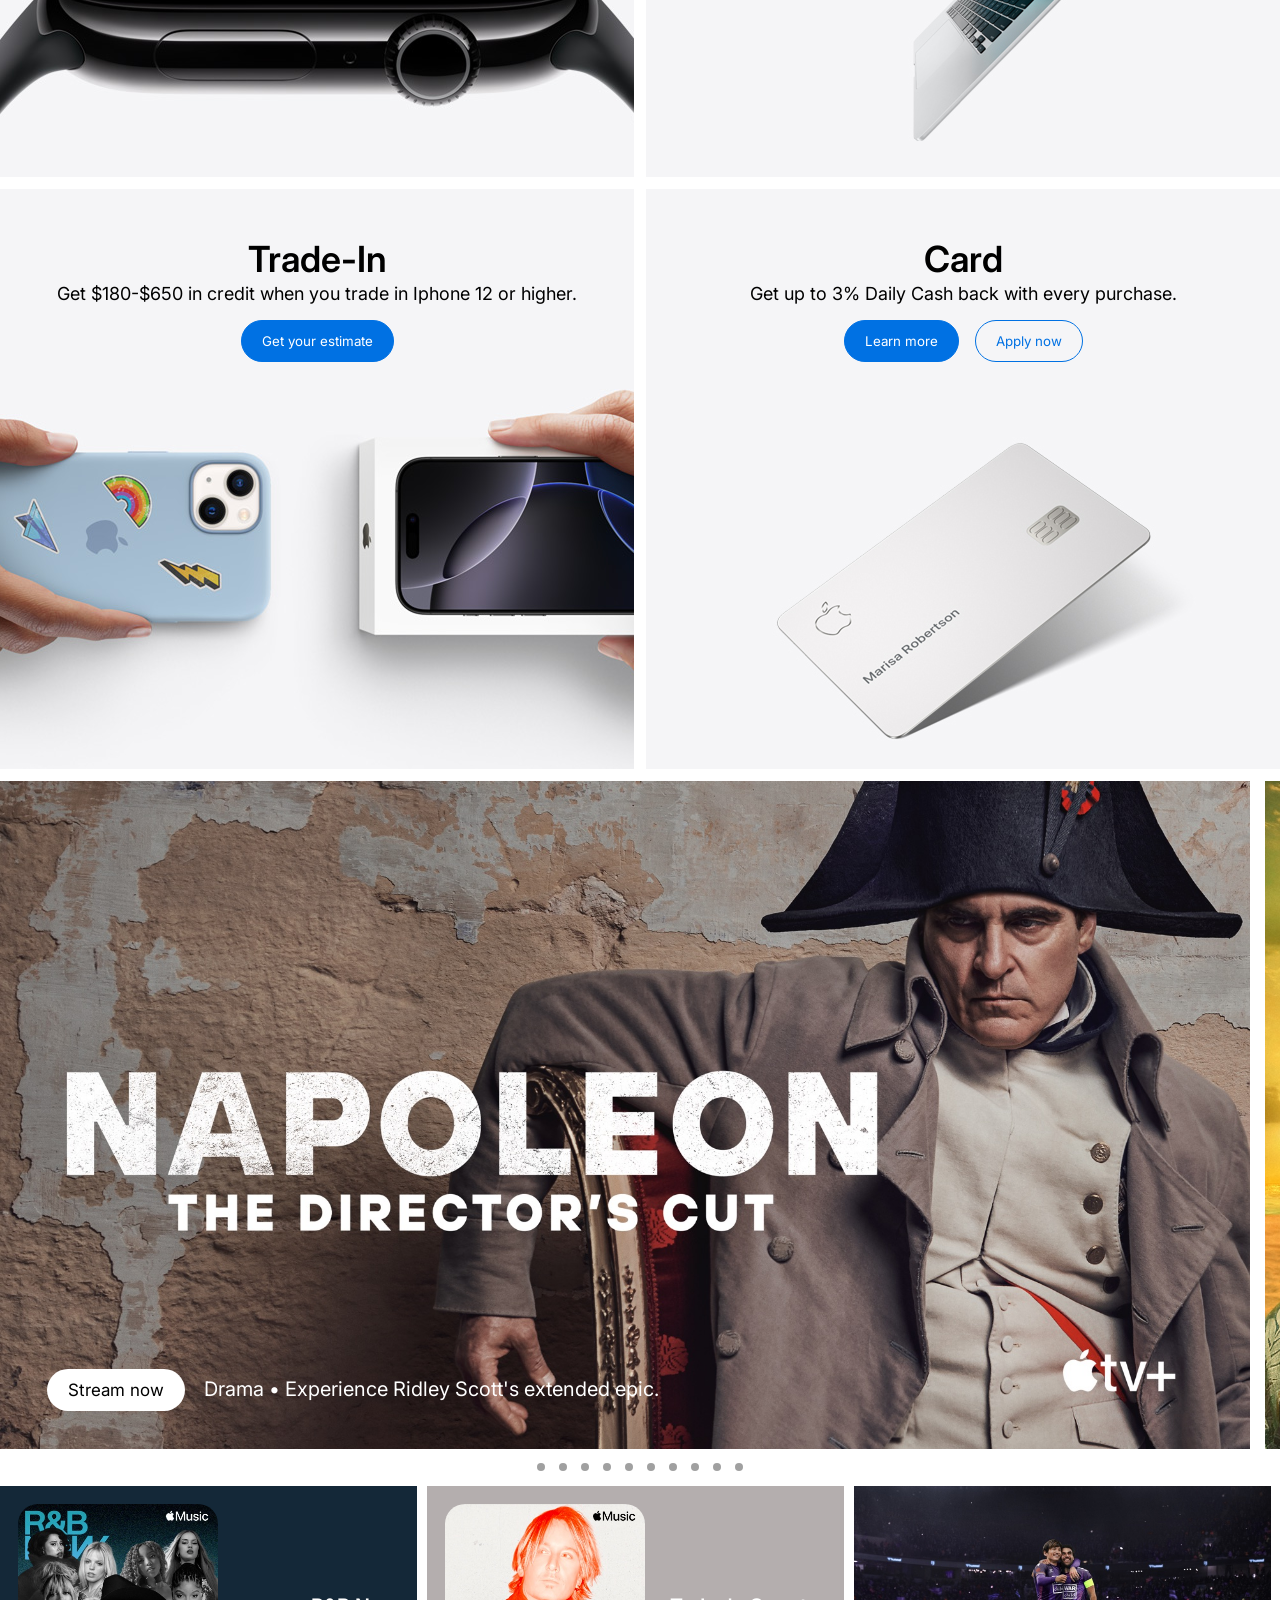
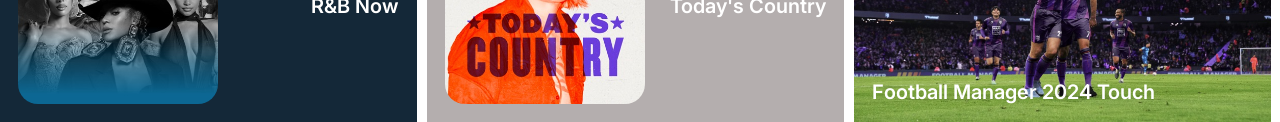
==== commit 1b600162: "day3" ====
--- a/index.html
+++ b/index.html
@@ -246,16 +246,121 @@
     </div>
     <div class="carousel">
       <div class="group center">
-        <div class="card" style="background-image: url(./1.jpg);">R&B Now</div>
-        <div class="card">Today's Country</div>
-        <div class="card">Football Manager 2024 Touch</div>
-        <div class="card">6 Weeks to Restart Your Fitness</div>
-        <div class="card">2k25 Arcade Edition</div>
-        <div class="card">Today's Indie Rock</div>
-        <div class="card">Run your first 5K</div>
-        <div class="card">Hello Kitty Island Adventure</div>
-        <div class="card">Strength with Kyle</div>
+        <div class="card" style="background-color: rgb(20, 40, 56)">
+          <div class="card-detail center">
+            <div class="card-image-small">
+              <img class="card-image" src="./1.jpg" />
+            </div>
+            <p class="card-title">R&B Now</p>
+          </div>
+        </div>
+        <div class="card" style="background-color: rgb(180, 174, 174)">
+          <div class="card-detail center">
+            <div class="card-image-small">
+              <img class="card-image" src="./2.jpg" />
+            </div>
+            <p class="card-title">Today's Country</p>
+          </div>
+        </div>
+        <div class="card">
+          <img src="./3.jpg" class="card-full" />
+          <p class="card-caption">Football Manager 2024 Touch</p>
+        </div>
+        <div class="card">
+          <img src="./4.jpg" class="card-full" />
+          <p class="card-caption">6 Weeks to Restart Your Fitness</p>
+        </div>
+        <div class="card">
+          <img src="./5.jpg" class="card-full" />
+          <p class="card-caption">NBA 2K25 Arcade Edition</p>
+        </div>
+        <div class="card">
+          <img src="./6.jpg" class="card-full" />
+          <p class="card-caption">Strength with Kyle</p>
+        </div>
+        <div class="card">
+          <img src="./7.jpg" class="card-full" />
+          <p class="card-caption">Run your first 5K</p>
+        </div>
+        <div class="card" style="background-color: rgb(64, 13, 14)">
+          <div class="card-detail center">
+            <div class="card-image-small">
+              <img class="card-image" src="./8.jpg" />
+            </div>
+            <p class="card-title">Today's Indie Rock</p>
+          </div>
+        </div>
+        <div class="card">
+          <img src="./9.jpg" class="card-full" />
+          <p class="card-caption">Hello Kitty Island Adventure</p>
+        </div>
+        <div class="card" style="background-color: rgb(38, 38, 38)">
+          <div class="card-detail center">
+            <div class="card-image-small">
+              <img class="card-image" src="./10.jpg" />
+            </div>
+            <p class="card-title">Gracie Abrams</p>
+          </div>
+        </div>
+      </div>
+      <div class="group center">
+        <div class="card" style="background-color: rgb(20, 40, 56)">
+          <div class="card-detail center">
+            <div class="card-image-small">
+              <img class="card-image" src="./1.jpg" />
+            </div>
+            <p class="card-title">R&B Now</p>
+          </div>
+        </div>
+        <div class="card" style="background-color: rgb(180, 174, 174)">
+          <div class="card-detail center">
+            <div class="card-image-small">
+              <img class="card-image" src="./2.jpg" />
+            </div>
+            <p class="card-title">Today's Country</p>
+          </div>
+        </div>
+        <div class="card">
+          <img src="./3.jpg" class="card-full" />
+          <p class="card-caption">Football Manager 2024 Touch</p>
+        </div>
+        <div class="card">
+          <img src="./4.jpg" class="card-full" />
+          <p class="card-caption">6 Weeks to Restart Your Fitness</p>
+        </div>
+        <div class="card">
+          <img src="./5.jpg" class="card-full" />
+          <p class="card-caption">NBA 2K25 Arcade Edition</p>
+        </div>
+        <div class="card">
+          <img src="./6.jpg" class="card-full" />
+          <p class="card-caption">Strength with Kyle</p>
+        </div>
+        <div class="card">
+          <img src="./7.jpg" class="card-full" />
+          <p class="card-caption">Run your first 5K</p>
+        </div>
+        <div class="card" style="background-color: rgb(64, 13, 14)">
+          <div class="card-detail center">
+            <div class="card-image-small">
+              <img class="card-image" src="./8.jpg" />
+            </div>
+            <p class="card-title">Today's Indie Rock</p>
+          </div>
+        </div>
+        <div class="card">
+          <img src="./9.jpg" class="card-full" />
+          <p class="card-caption">Hello Kitty Island Adventure</p>
+        </div>
+        <div class="card" style="background-color: rgb(38, 38, 38)">
+          <div class="card-detail center">
+            <div class="card-image-small">
+              <img class="card-image" src="./10.jpg" />
+            </div>
+            <p class="card-title">Gracie Abrams</p>
+          </div>
+        </div>
       </div>
     </div>
   </body>
-</html>+</html>
--- a/style.css
+++ b/style.css
@@ -122,7 +122,7 @@
   justify-content: end;
 }
 .watch {
-  background-image: url(watch.png);
+  background-image: url(./watch.png);
 }
 .macbook {
   background-image: url(./macbook.png);
@@ -131,7 +131,7 @@
   background-image: url(./tradein.png);
 }
 .apple-card {
-  background-image: url(card.png);
+  background-image: url(./card.png);
 }
 .product-title {
   font-size: 36px;
@@ -204,26 +204,58 @@
   display: block;
 }
 .carousel {
-margin: 100px auto;
-width: 90%;
-display: flex;
-overflow-x: auto;
+  display: flex;
+  overflow-x: auto;
+  padding-top: 15px;
 }
 .carousel::-webkit-scrollbar {
   display: none;
 }
 .group {
-  gap: 1em;
-  animation: spin 5s infinite linear ;
-  padding-right: 1em;
+  gap: 10px;
+  animation: spin 15s infinite linear;
+  padding-right: 10px;
 }
 .card {
-  flex: 0 0 5em;
+  width: 417px;
   height: 236px;
-  width: 417px;
-  padding: 1em;
-}
+  position: relative;
+}
+.card-detail {
+  justify-content: space-between;
+  padding: 18px;
+}
+.card-image-small {
+}
+.card-image {
+  width: 200px;
+  height: 200px;
+  border-radius: 20px;
+}
+.card-title {
+  color: white;
+  font-weight: 600;
+  font-size: 20px;
+}
+.card-caption {
+  color: white;
+  font-size: 20px;
+  font-weight: 600;
+  position: absolute;
+  left: 18px;
+  bottom: 18px;
+}
+.card-full {
+  width: 100%;
+  height: 100%;
+  display: block;
+}
+
 @keyframes spin {
-  from {translate: 0;}
-  to {translate: -100%;}
-}+  from {
+    translate: 0;
+  }
+  to {
+    translate: -100%;
+  }
+}
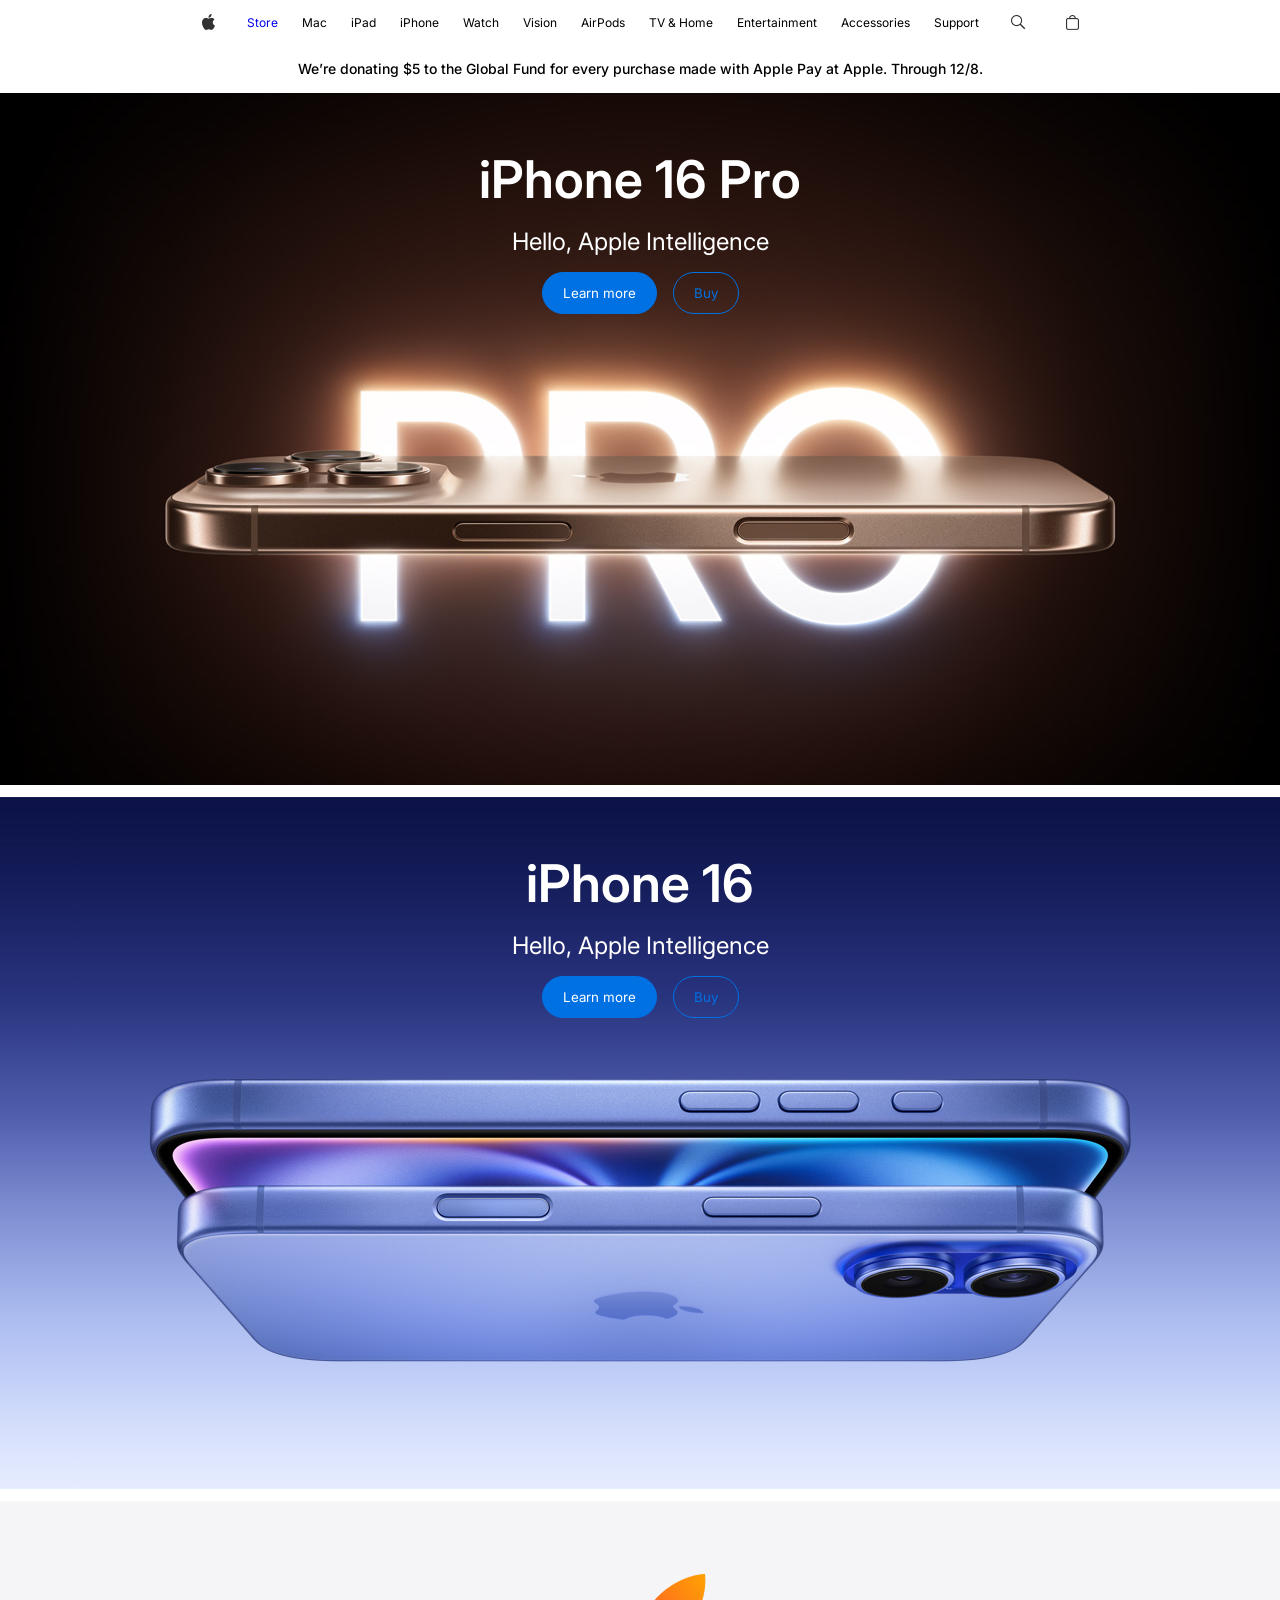
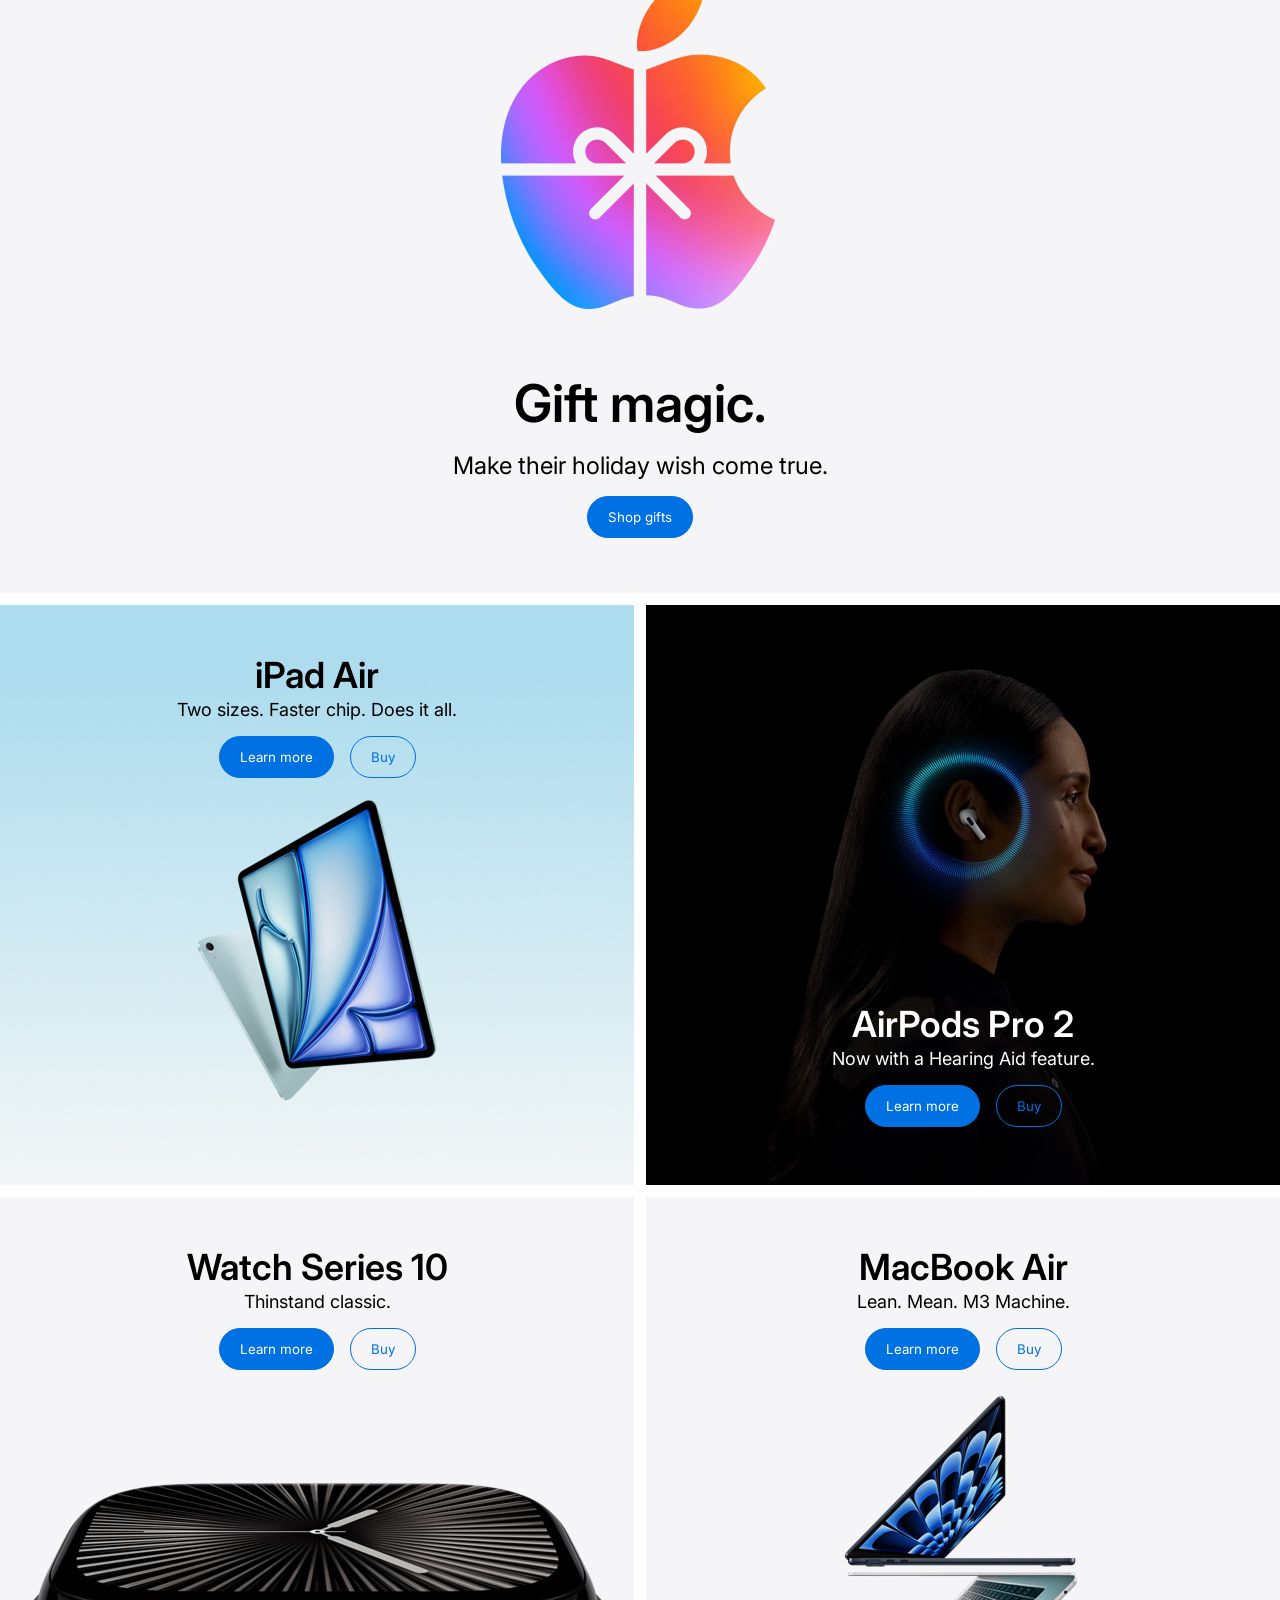
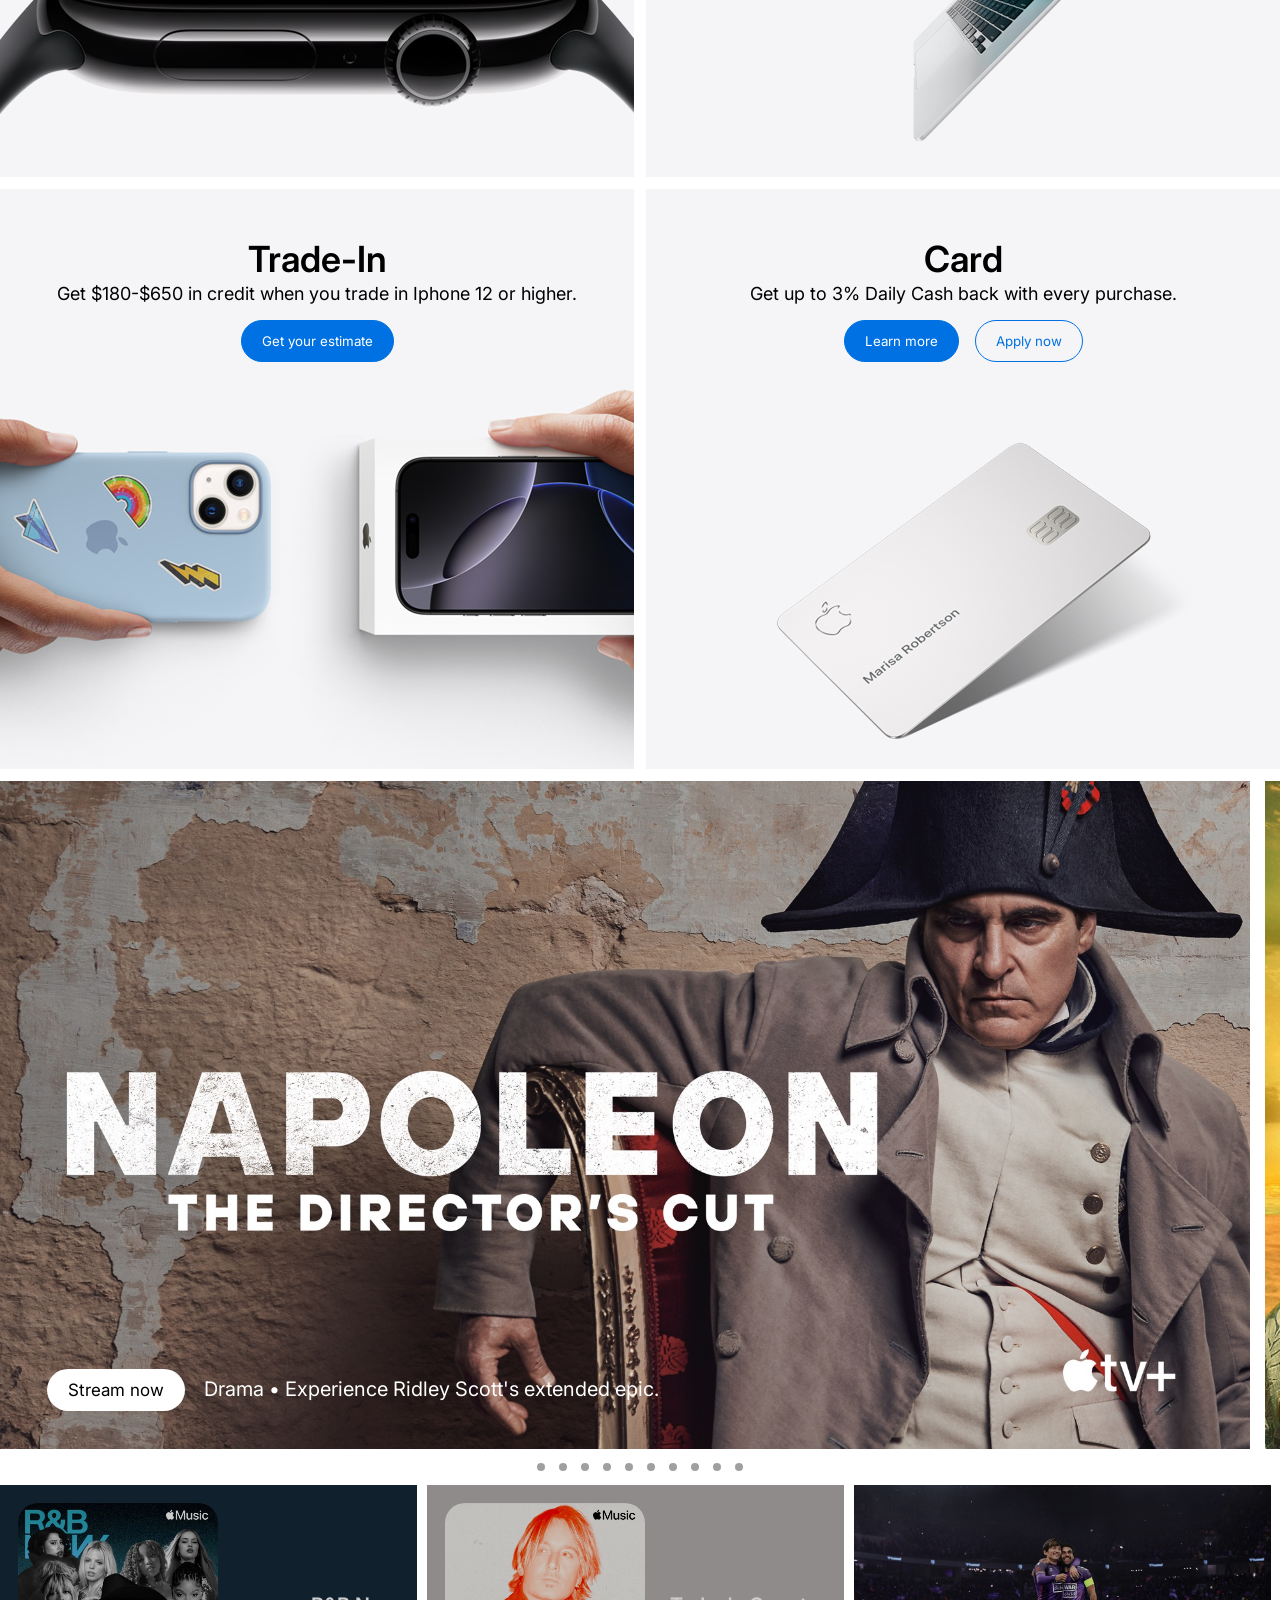
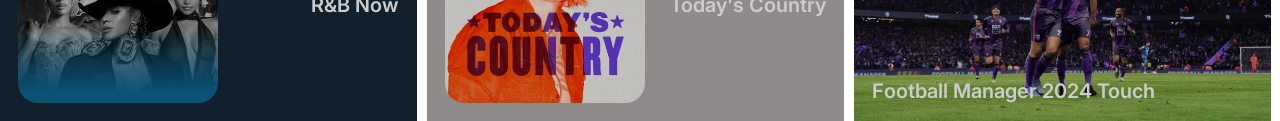
==== commit 1ac7afbd: "day4" ====
--- a/index.html
+++ b/index.html
@@ -252,6 +252,9 @@
               <img class="card-image" src="./1.jpg" />
             </div>
             <p class="card-title">R&B Now</p>
+            <div class="card-overlay center">
+              <button class="listen-now">Listen now</button>
+            </div>
           </div>
         </div>
         <div class="card" style="background-color: rgb(180, 174, 174)">
@@ -260,27 +263,45 @@
               <img class="card-image" src="./2.jpg" />
             </div>
             <p class="card-title">Today's Country</p>
+            <div class="card-overlay center">
+              <button class="listen-now">Listen now</button>
+            </div>
           </div>
         </div>
         <div class="card">
           <img src="./3.jpg" class="card-full" />
           <p class="card-caption">Football Manager 2024 Touch</p>
+          <div class="card-overlay center">
+              <button class="listen-now">Listen now</button>
+            </div>
         </div>
         <div class="card">
           <img src="./4.jpg" class="card-full" />
           <p class="card-caption">6 Weeks to Restart Your Fitness</p>
+          <div class="card-overlay center">
+              <button class="listen-now">Listen now</button>
+            </div>
         </div>
         <div class="card">
           <img src="./5.jpg" class="card-full" />
           <p class="card-caption">NBA 2K25 Arcade Edition</p>
+          <div class="card-overlay center">
+              <button class="listen-now">Listen now</button>
+            </div>
         </div>
         <div class="card">
           <img src="./6.jpg" class="card-full" />
           <p class="card-caption">Strength with Kyle</p>
+          <div class="card-overlay center">
+              <button class="listen-now">Listen now</button>
+            </div>
         </div>
         <div class="card">
           <img src="./7.jpg" class="card-full" />
           <p class="card-caption">Run your first 5K</p>
+          <div class="card-overlay center">
+              <button class="listen-now">Listen now</button>
+            </div>
         </div>
         <div class="card" style="background-color: rgb(64, 13, 14)">
           <div class="card-detail center">
@@ -288,11 +309,17 @@
               <img class="card-image" src="./8.jpg" />
             </div>
             <p class="card-title">Today's Indie Rock</p>
+            <div class="card-overlay center">
+              <button class="listen-now">Listen now</button>
+            </div>
           </div>
         </div>
         <div class="card">
           <img src="./9.jpg" class="card-full" />
           <p class="card-caption">Hello Kitty Island Adventure</p>
+          <div class="card-overlay center">
+              <button class="listen-now">Listen now</button>
+            </div>
         </div>
         <div class="card" style="background-color: rgb(38, 38, 38)">
           <div class="card-detail center">
@@ -300,6 +327,9 @@
               <img class="card-image" src="./10.jpg" />
             </div>
             <p class="card-title">Gracie Abrams</p>
+            <div class="card-overlay center">
+              <button class="listen-now">Listen now</button>
+            </div>
           </div>
         </div>
       </div>
@@ -310,6 +340,9 @@
               <img class="card-image" src="./1.jpg" />
             </div>
             <p class="card-title">R&B Now</p>
+            <div class="card-overlay center">
+              <button class="listen-now">Listen now</button>
+            </div>
           </div>
         </div>
         <div class="card" style="background-color: rgb(180, 174, 174)">
@@ -318,27 +351,45 @@
               <img class="card-image" src="./2.jpg" />
             </div>
             <p class="card-title">Today's Country</p>
+            <div class="card-overlay center">
+              <button class="listen-now">Listen now</button>
+            </div>
           </div>
         </div>
         <div class="card">
           <img src="./3.jpg" class="card-full" />
           <p class="card-caption">Football Manager 2024 Touch</p>
+          <div class="card-overlay center">
+              <button class="listen-now">Listen now</button>
+            </div>
         </div>
         <div class="card">
           <img src="./4.jpg" class="card-full" />
           <p class="card-caption">6 Weeks to Restart Your Fitness</p>
+          <div class="card-overlay center">
+              <button class="listen-now">Listen now</button>
+            </div>
         </div>
         <div class="card">
           <img src="./5.jpg" class="card-full" />
           <p class="card-caption">NBA 2K25 Arcade Edition</p>
+          <div class="card-overlay center">
+              <button class="listen-now">Listen now</button>
+            </div>
         </div>
         <div class="card">
           <img src="./6.jpg" class="card-full" />
           <p class="card-caption">Strength with Kyle</p>
+          <div class="card-overlay center">
+              <button class="listen-now">Listen now</button>
+            </div>
         </div>
         <div class="card">
           <img src="./7.jpg" class="card-full" />
           <p class="card-caption">Run your first 5K</p>
+          <div class="card-overlay center">
+              <button class="listen-now">Listen now</button>
+            </div>
         </div>
         <div class="card" style="background-color: rgb(64, 13, 14)">
           <div class="card-detail center">
@@ -346,11 +397,17 @@
               <img class="card-image" src="./8.jpg" />
             </div>
             <p class="card-title">Today's Indie Rock</p>
+            <div class="card-overlay center">
+              <button class="listen-now">Listen now</button>
+            </div>
           </div>
         </div>
         <div class="card">
           <img src="./9.jpg" class="card-full" />
           <p class="card-caption">Hello Kitty Island Adventure</p>
+          <div class="card-overlay center">
+              <button class="listen-now">Listen now</button>
+            </div>
         </div>
         <div class="card" style="background-color: rgb(38, 38, 38)">
           <div class="card-detail center">
@@ -358,6 +415,9 @@
               <img class="card-image" src="./10.jpg" />
             </div>
             <p class="card-title">Gracie Abrams</p>
+            <div class="card-overlay center">
+              <button class="listen-now">Listen now</button>
+            </div>
           </div>
         </div>
       </div>
--- a/style.css
+++ b/style.css
@@ -41,7 +41,6 @@
   text-align: center;
   font-size: 14px;
   font-weight: 500;
-  color: black;
   padding: 16px 31px;
   margin-top: 44px;
 }
@@ -53,7 +52,6 @@
   flex-direction: column;
   padding: 55px 36px;
   background-position: center;
-  background-size: co;
 }
 .hero-iphone-16-pro {
   background-image: url(./iphone16pro.png);
@@ -192,7 +190,7 @@
   border: none;
 }
 .dots {
-  margin-top: 14px;
+  margin: 14px 0;
 }
 .dot {
   width: 8px;
@@ -206,14 +204,13 @@
 .carousel {
   display: flex;
   overflow-x: auto;
-  padding-top: 15px;
 }
 .carousel::-webkit-scrollbar {
   display: none;
 }
 .group {
   gap: 10px;
-  animation: spin 15s infinite linear;
+  animation: spin 20s infinite linear;
   padding-right: 10px;
 }
 .card {
@@ -224,8 +221,6 @@
 .card-detail {
   justify-content: space-between;
   padding: 18px;
-}
-.card-image-small {
 }
 .card-image {
   width: 200px;
@@ -259,3 +254,30 @@
     translate: -100%;
   }
 }
+.carousel:hover .card{
+  filter: grayscale(100%);
+}
+.carousel:hover .card:hover {
+  filter: grayscale(0%);
+}
+
+.card-overlay {
+  inset: 0;
+  position: absolute;
+  background-color: rgba(0, 0, 0, 0.2);
+}
+.listen-now {
+  border: none;
+  margin-top: 20px;
+  padding: 7px 15px;
+  border-radius: 999px;
+  background-color: white;
+  position: absolute;
+  display: none;
+}
+.carousel:hover .group {
+  animation-play-state: paused;
+}
+.card-overlay:hover .listen-now {
+  display: block;
+}
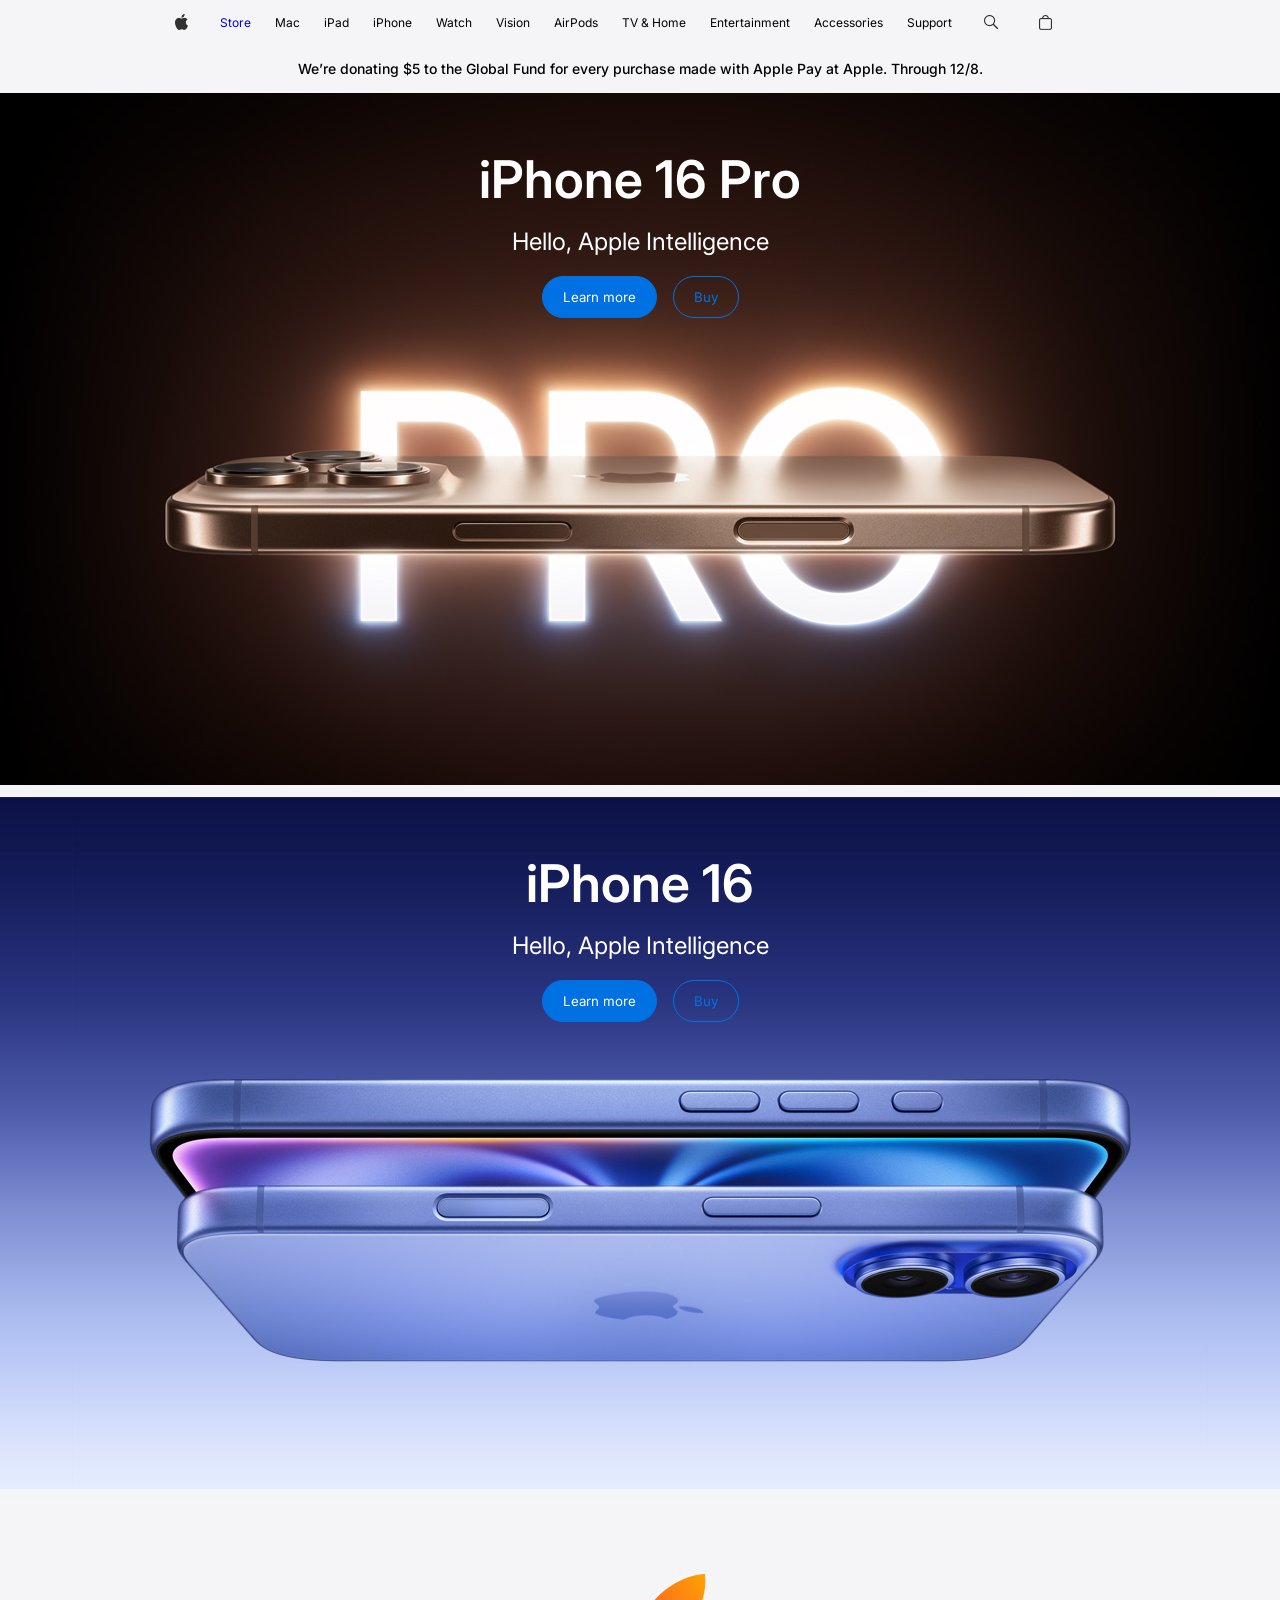
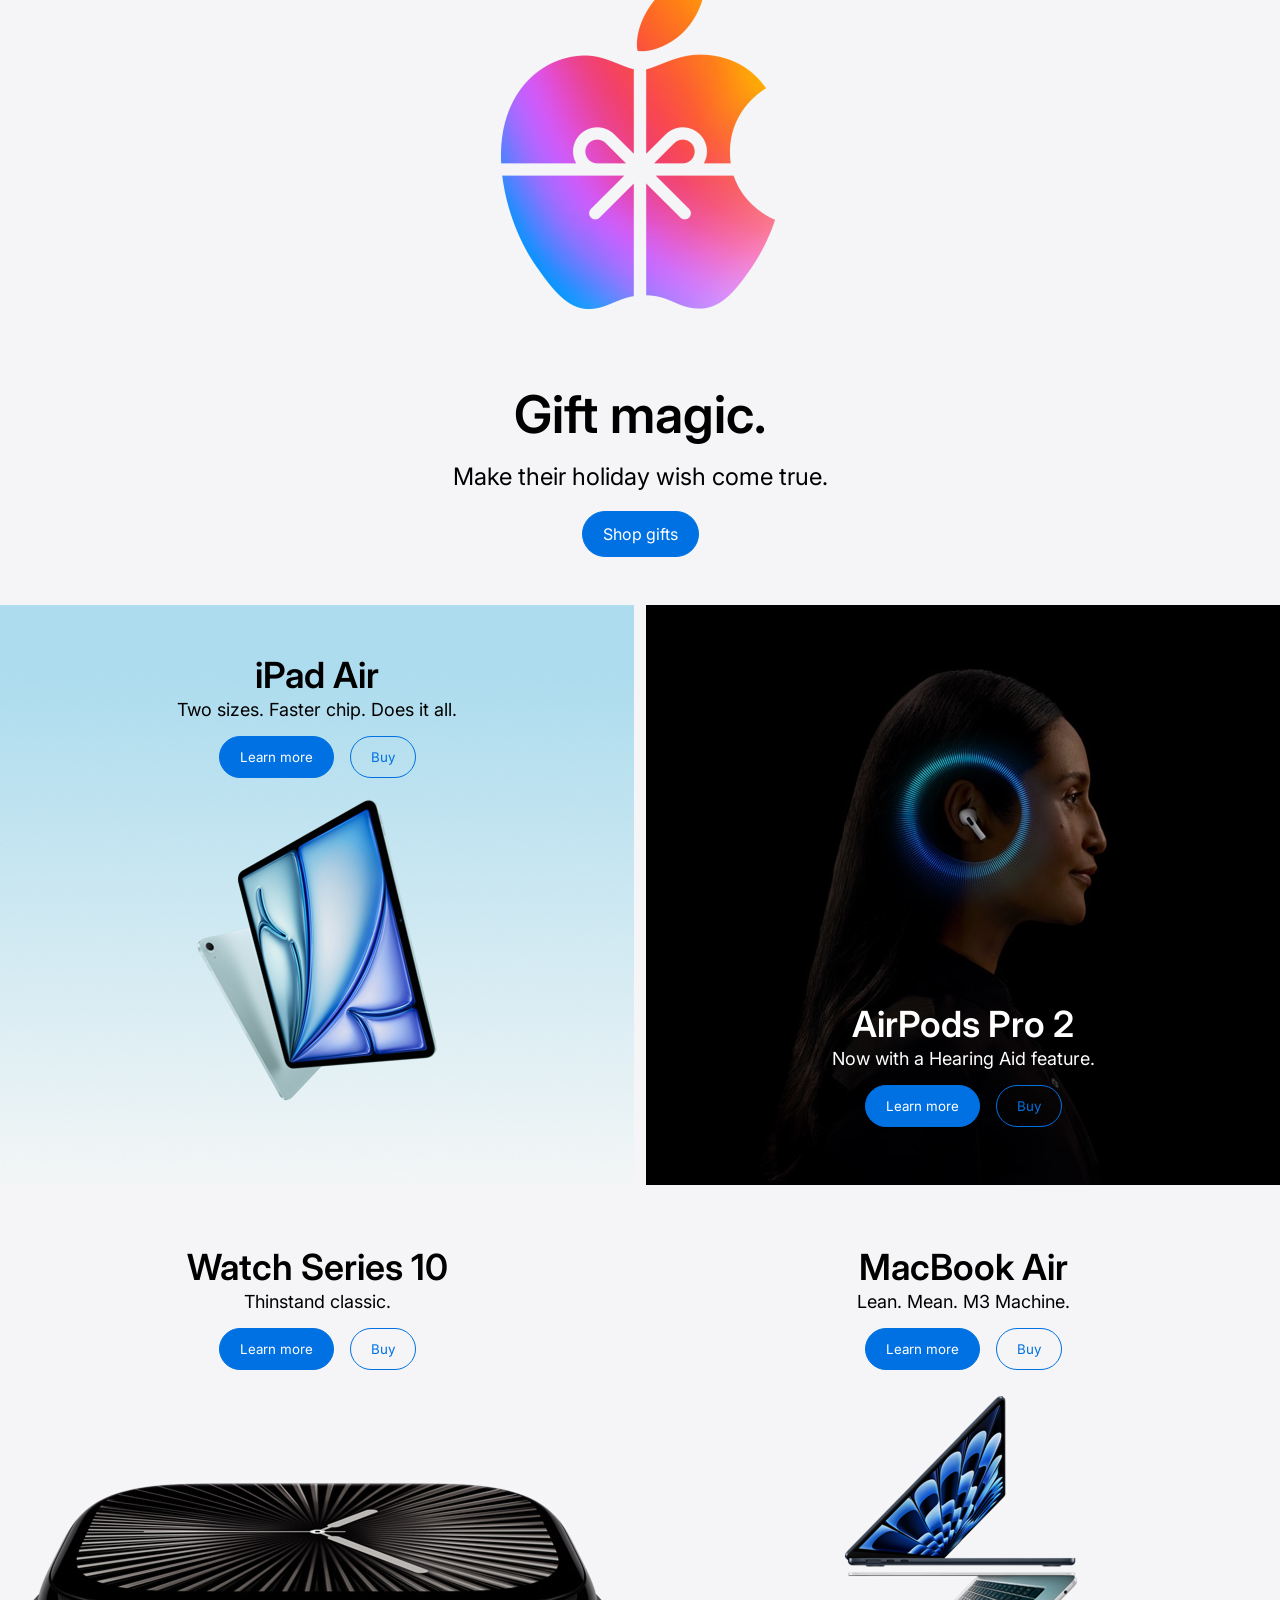
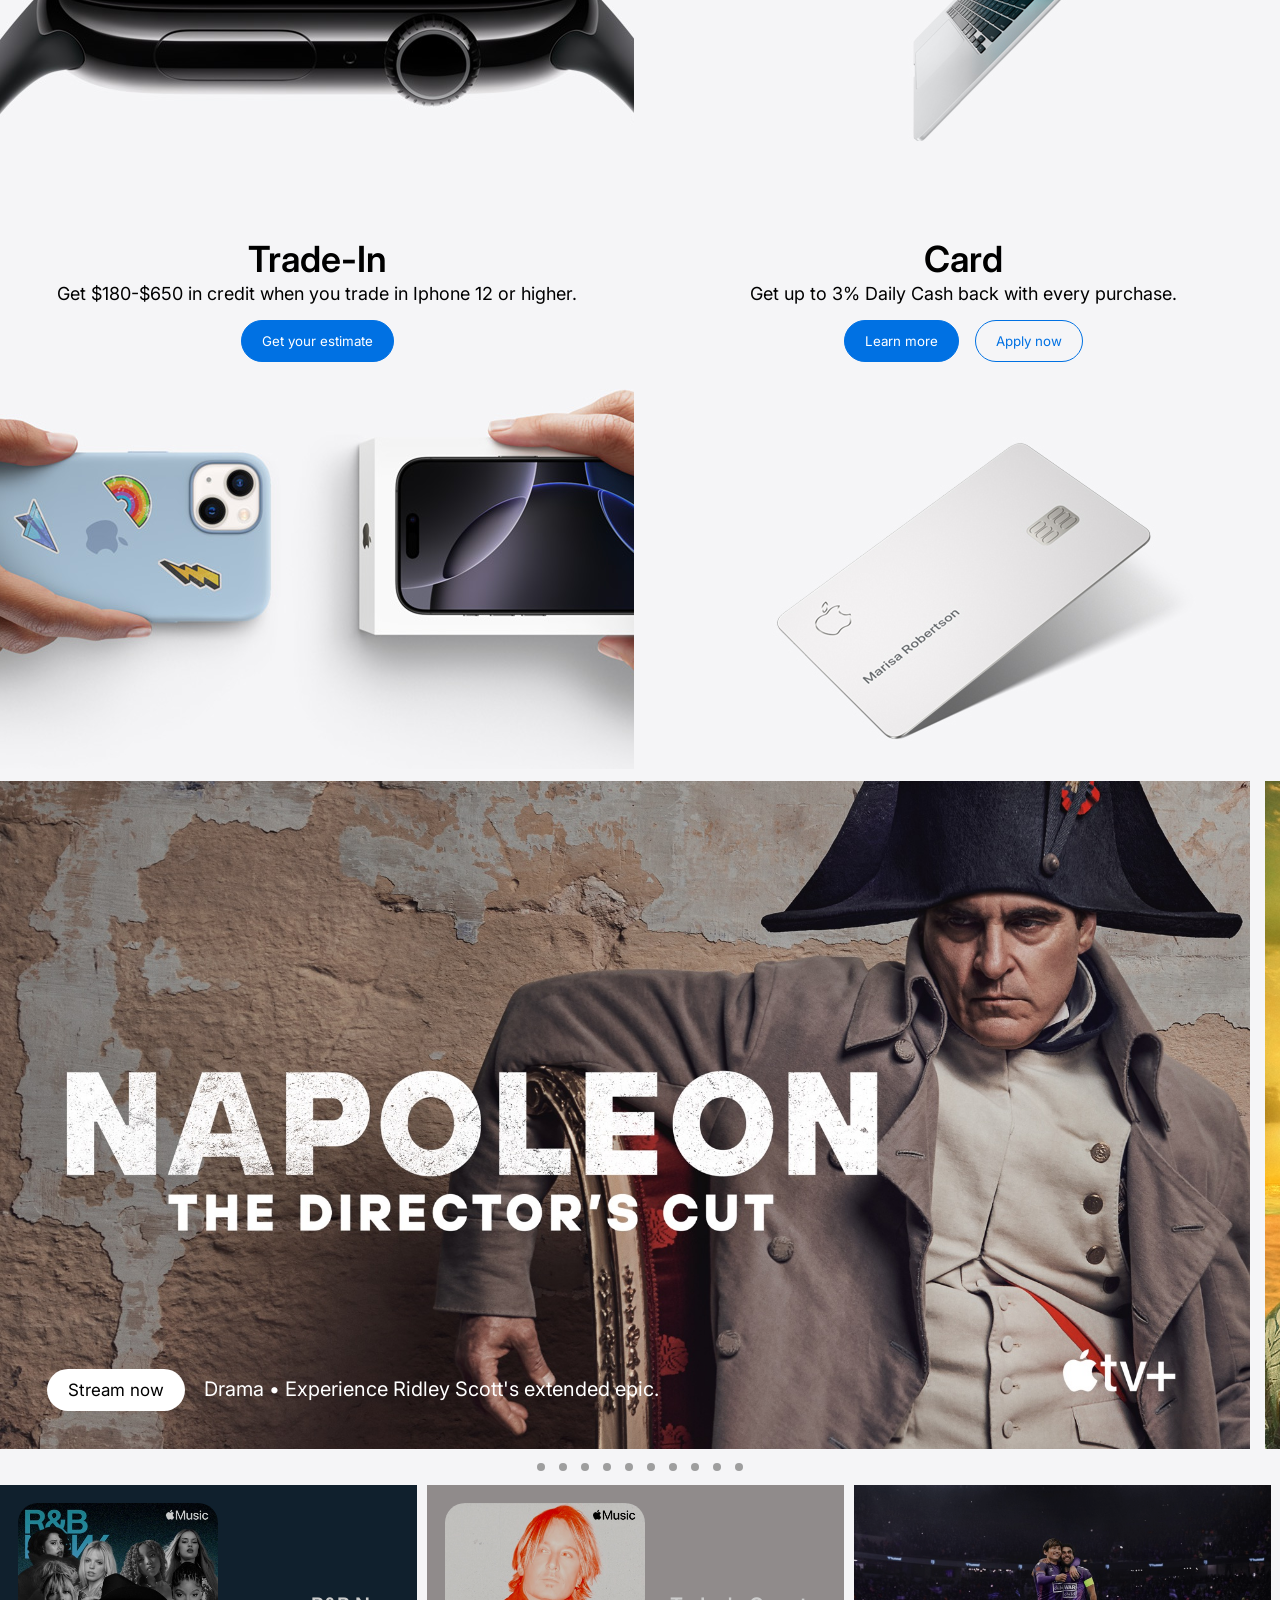
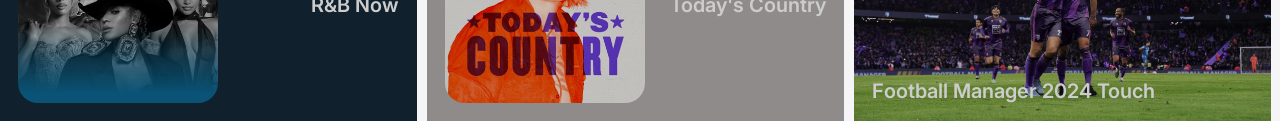
==== commit 0e6415d0: "page1-responsive" ====
--- a/index.html
+++ b/index.html
@@ -9,8 +9,9 @@
   <body>
     <header class="header center">
       <div class="header-icon center">
-        <img src="./apple-icon.png" />
-      </div>
+        <img src="./apple-logo.png" alt="Apple Logo" />
+      </div>
+
       <a href="./store.html" class="header-link">Store</a>
       <span class="header-link">Mac</span>
       <span class="header-link">iPad</span>
@@ -22,38 +23,46 @@
       <span class="header-link">Entertainment</span>
       <span class="header-link">Accessories</span>
       <span class="header-link">Support</span>
-      <div class="header-icon center">
-        <img src="./search-icon.png" />
-      </div>
-      <div class="header-icon center">
-        <img src="./store-icon.png" />
+
+      <div class="header-icons center">
+        <div class="header-icon center">
+          <img src="./search-icon.png" alt="Search Icon" />
+        </div>
+
+        <div class="header-icon center">
+          <img src="./cart-icon.png" alt="Cart Icon" />
+        </div>
+
+        <div class="header-icon center">
+          <img src="./menu-icon.png" alt="Menu Icon" class="menu-icon" />
+        </div>
       </div>
     </header>
-    <div class="banner">
-      We’re donating $5 to the Global Fund for every purchase made with Apple
-      Pay at Apple. Through 12/8.
-    </div>
-    <div class="hero hero-iphone-16-pro align-center">
+    <div class="donation-banner">
+      We’re donating $5 to the Global Fund for every purchase made with
+      Apple Pay at Apple. Through 12/8.
+    </div>
+<div class="hero-container hero-container-iphone-16-pro align-center">
       <h2 class="hero-title">iPhone 16 Pro</h2>
-      <p class="hero-subtitle">Hello, Apple Intelligence</p>
+      <p class="hero-subhead">Hello, Apple Intelligence</p>
       <div class="hero-buttons">
-        <button class="button button-lm">Learn more</button>
-        <button class="button button-buy">Buy</button>
-      </div>
-    </div>
-    <div class="hero hero-iphone-16 align-center">
+        <button class="button button-primary">Learn more</button>
+        <button class="button button-secondary">Buy</button>
+      </div>
+    </div>
+    <div class="hero-container hero-container-iphone-16 align-center">
       <h2 class="hero-title">iPhone 16</h2>
-      <p class="hero-subtitle">Hello, Apple Intelligence</p>
+      <p class="hero-subhead">Hello, Apple Intelligence</p>
       <div class="hero-buttons">
-        <button class="button button-lm">Learn more</button>
-        <button class="button button-buy">Buy</button>
-      </div>
-    </div>
-    <div class="hero hero-gift-magic align-center">
-      <h2 class="hero-title dark-title">Gift magic.</h2>
-      <p class="hero-subtitle dark-title">Make their holiday wish come true.</p>
+        <button class="button button-primary">Learn more</button>
+        <button class="button button-secondary">Buy</button>
+      </div>
+    </div>
+    <div class="hero-container hero-container-gift-magic align-center">
+      <h2 class="hero-title hero-title-dark">Gift magic.</h2>
+      <p class="hero-subhead hero-title-dark">Make their holiday wish come true.</p>
       <div class="hero-buttons">
-        <button class="button button-lm">Shop gifts</button>
+        <a href="./store.html" class="button button-primary">Shop gifts</a>
       </div>
     </div>
     <div class="products">
@@ -61,8 +70,8 @@
         <h2 class="product-title">iPad Air</h2>
         <p class="product-subtitle">Two sizes. Faster chip. Does it all.</p>
         <div class="hero-buttons">
-          <button class="button button-lm">Learn more</button>
-          <button class="button button-buy">Buy</button>
+          <button class="button button-primary">Learn more</button>
+          <button class="button button-secondary">Buy</button>
         </div>
       </div>
       <div class="product align-center airpods">
@@ -71,24 +80,24 @@
           Now with a Hearing Aid feature.
         </p>
         <div class="hero-buttons">
-          <button class="button button-lm">Learn more</button>
-          <button class="button button-buy">Buy</button>
+          <button class="button button-primary">Learn more</button>
+          <button class="button button-secondary">Buy</button>
         </div>
       </div>
       <div class="product align-center watch">
         <h2 class="product-title">Watch Series 10</h2>
         <p class="product-subtitle">Thinstand classic.</p>
         <div class="hero-buttons">
-          <button class="button button-lm">Learn more</button>
-          <button class="button button-buy">Buy</button>
+          <button class="button button-primary">Learn more</button>
+          <button class="button button-secondary">Buy</button>
         </div>
       </div>
       <div class="product align-center macbook">
         <h2 class="product-title">MacBook Air</h2>
         <p class="product-subtitle">Lean. Mean. M3 Machine.</p>
         <div class="hero-buttons">
-          <button class="button button-lm">Learn more</button>
-          <button class="button button-buy">Buy</button>
+          <button class="button button-primary">Learn more</button>
+          <button class="button button-secondary">Buy</button>
         </div>
       </div>
       <div class="product align-center trade-in">
@@ -97,7 +106,7 @@
           Get $180-$650 in credit when you trade in Iphone 12 or higher.
         </p>
         <div class="hero-buttons">
-          <button class="button button-lm">Get your estimate</button>
+          <button class="button button-primary">Get your estimate</button>
         </div>
       </div>
       <div class="product align-center apple-card">
@@ -106,8 +115,8 @@
           Get up to 3% Daily Cash back with every purchase.
         </p>
         <div class="hero-buttons">
-          <button class="button button-lm">Learn more</button>
-          <button class="button button-buy">Apply now</button>
+          <button class="button button-primary">Learn more</button>
+          <button class="button button-secondary">Apply now</button>
         </div>
       </div>
     </div>
--- a/style.css
+++ b/style.css
@@ -5,6 +5,10 @@
   margin: 0;
   padding: 0;
   font-family: "Inter", serif;
+}
+body {
+  overflow-x: hidden;
+  background-color: #f5f5f7;
 }
 .center {
   display: flex;
@@ -26,58 +30,82 @@
   position: fixed;
   inset-inline: 0;
   column-gap: 24px;
-  background-color: white;
-}
+  background-color: #f5f5f7;
+}
+
 .header-link {
   font-size: 12px;
   font-weight: 400;
   white-space: nowrap;
   text-decoration: none;
 }
+
+.header-icons {
+  column-gap: 24px;
+}
+
 .header-icon {
   width: 30px;
 }
-.banner {
-  text-align: center;
+
+.menu-icon {
+  display: none;
+}
+.donation-banner {
   font-size: 14px;
+  margin-top: 44px;
+  color: black;
   font-weight: 500;
   padding: 16px 31px;
-  margin-top: 44px;
-}
-.hero {
+  text-align: center;
+}
+.hero-container {
   width: 100vw;
   height: 692px;
   text-align: center;
   margin-bottom: 12px;
   flex-direction: column;
-  padding: 55px 36px;
+  background-size: cover;
+  padding-block: 55px 36px;
   background-position: center;
-}
-.hero-iphone-16-pro {
-  background-image: url(./iphone16pro.png);
-}
-.hero-iphone-16 {
-  background-image: url(./iphone16.png);
-}
-.hero-gift-magic {
-  background-image: url(./giftmagic.png);
+  background-repeat: no-repeat;
+}
+
+.hero-container-iphone-16-pro {
+  background-image: url("./iphone16pro.png");
+}
+
+.hero-container-iphone-16 {
+  background-image: url("./iphone16.png");
+}
+
+.hero-container-gift-magic {
   justify-content: flex-end;
-}
+  background-image: url("./giftmagic.png");
+}
+
 .hero-title {
   font-size: 52px;
   color: white;
   font-weight: 600;
 }
-.hero-subtitle {
+.hero-subhead {
   font-size: 24px;
   color: white;
   font-weight: 400;
-  margin: 16px 20px;
-}
-.hero-buttons {
+  margin-block: 16px 20px;
+}
+
+.hero-title-dark {
+  color: #000;
+}
+
+.hero-buttons,
+.product-buttons {
+  display: flex;
   column-gap: 16px;
-  display: flex;
-}
+}
+
 .button {
   cursor: pointer;
   padding: 12px 20px;
@@ -85,18 +113,16 @@
   text-decoration: none;
   border: solid #0071e3 1px;
 }
-.button-lm {
-  color: white;
+
+.button-primary {
+  color: #fff;
   background-color: #0071e3;
 }
 
-.button-buy {
+.button-secondary {
   color: #0071e3;
   border: solid #0071e3 1px;
   background-color: transparent;
-}
-.dark-title {
-  color: black;
 }
 .products {
   gap: 12px;
@@ -254,7 +280,7 @@
     translate: -100%;
   }
 }
-.carousel:hover .card{
+.carousel:hover .card {
   filter: grayscale(100%);
 }
 .carousel:hover .card:hover {
@@ -281,3 +307,139 @@
 .card-overlay:hover .listen-now {
   display: block;
 }
+@media (max-width: 1279px) {
+  .header {
+    height: 48px;
+    justify-content: space-between;
+  }
+
+  .header-link {
+    display: none;
+  }
+
+  .header-icons {
+    column-gap: 0;
+  }
+
+  .header-icon {
+    width: 48px;
+  }
+
+  .menu-icon {
+    display: block;
+  }
+
+  .donation-banner {
+    margin-top: 48px;
+    padding-block: 12px;
+  }
+
+  .hero-container {
+    height: 650px;
+    padding-top: 50px;
+  }
+
+  .hero-container-iphone-16-pro {
+    background-image: url("./iphone16pro-tablet.jpg");
+  }
+
+  .hero-container-iphone-16 {
+    background-image: url("./iphone16-tablet.png");
+  }
+
+  .hero-title {
+    font-size: 42px;
+  }
+
+  .hero-subhead {
+    margin-block: 4px 16px;
+  }
+  .products {
+    gap: 12px;
+    display: grid;
+    margin-bottom: 12px;
+    grid-auto-rows: 580px;
+    grid-template-columns: repeat(2, 1fr);
+  }
+
+  .product {
+    display: flex;
+    text-align: center;
+    align-items: center;
+    padding-block: 53px;
+    flex-direction: column;
+    padding-block: 48px 58px;
+  }
+  .product-title {
+    font-size: 36px;
+    font-weight: 600;
+  }
+  .product-subtitle {
+    font-size: 18px;
+    padding-block: 2px 16px;
+  }
+}
+@media (max-width: 768px) {
+  .products {
+    grid-auto-rows: 490px;
+  }
+
+  .product {
+    padding-block: 42px;
+  }
+
+  .product-title {
+    font-size: 30px;
+    font-weight: 700;
+  }
+
+  .product-subtitle {
+    font-size: 18px;
+  }
+
+  .slide {
+    width: 689px;
+    height: 368px;
+  }
+}
+
+@media (max-width: 480px) {
+  .hero-container {
+    height: 500px;
+  }
+
+  .hero-container-iphone-16-pro {
+    justify-content: flex-end;
+    background-image: url("./iphone16-mobile.png");
+  }
+
+  .hero-container-iphone-16 {
+    background-image: url("./iphone16pro-mobile.png");
+  }
+
+  .hero-title {
+    font-size: 30px;
+    font-weight: 700;
+  }
+
+  .hero-buttons  {
+    column-gap: 12px;
+  }
+
+  .button {
+    padding: 8px 16px;
+  }
+
+  .products {
+    grid-template-columns: 1fr;
+  }
+
+  .product {
+    padding-block: 46px;
+  }
+
+  .slide {
+    width: 274px;
+    height: 495px;
+  }
+}
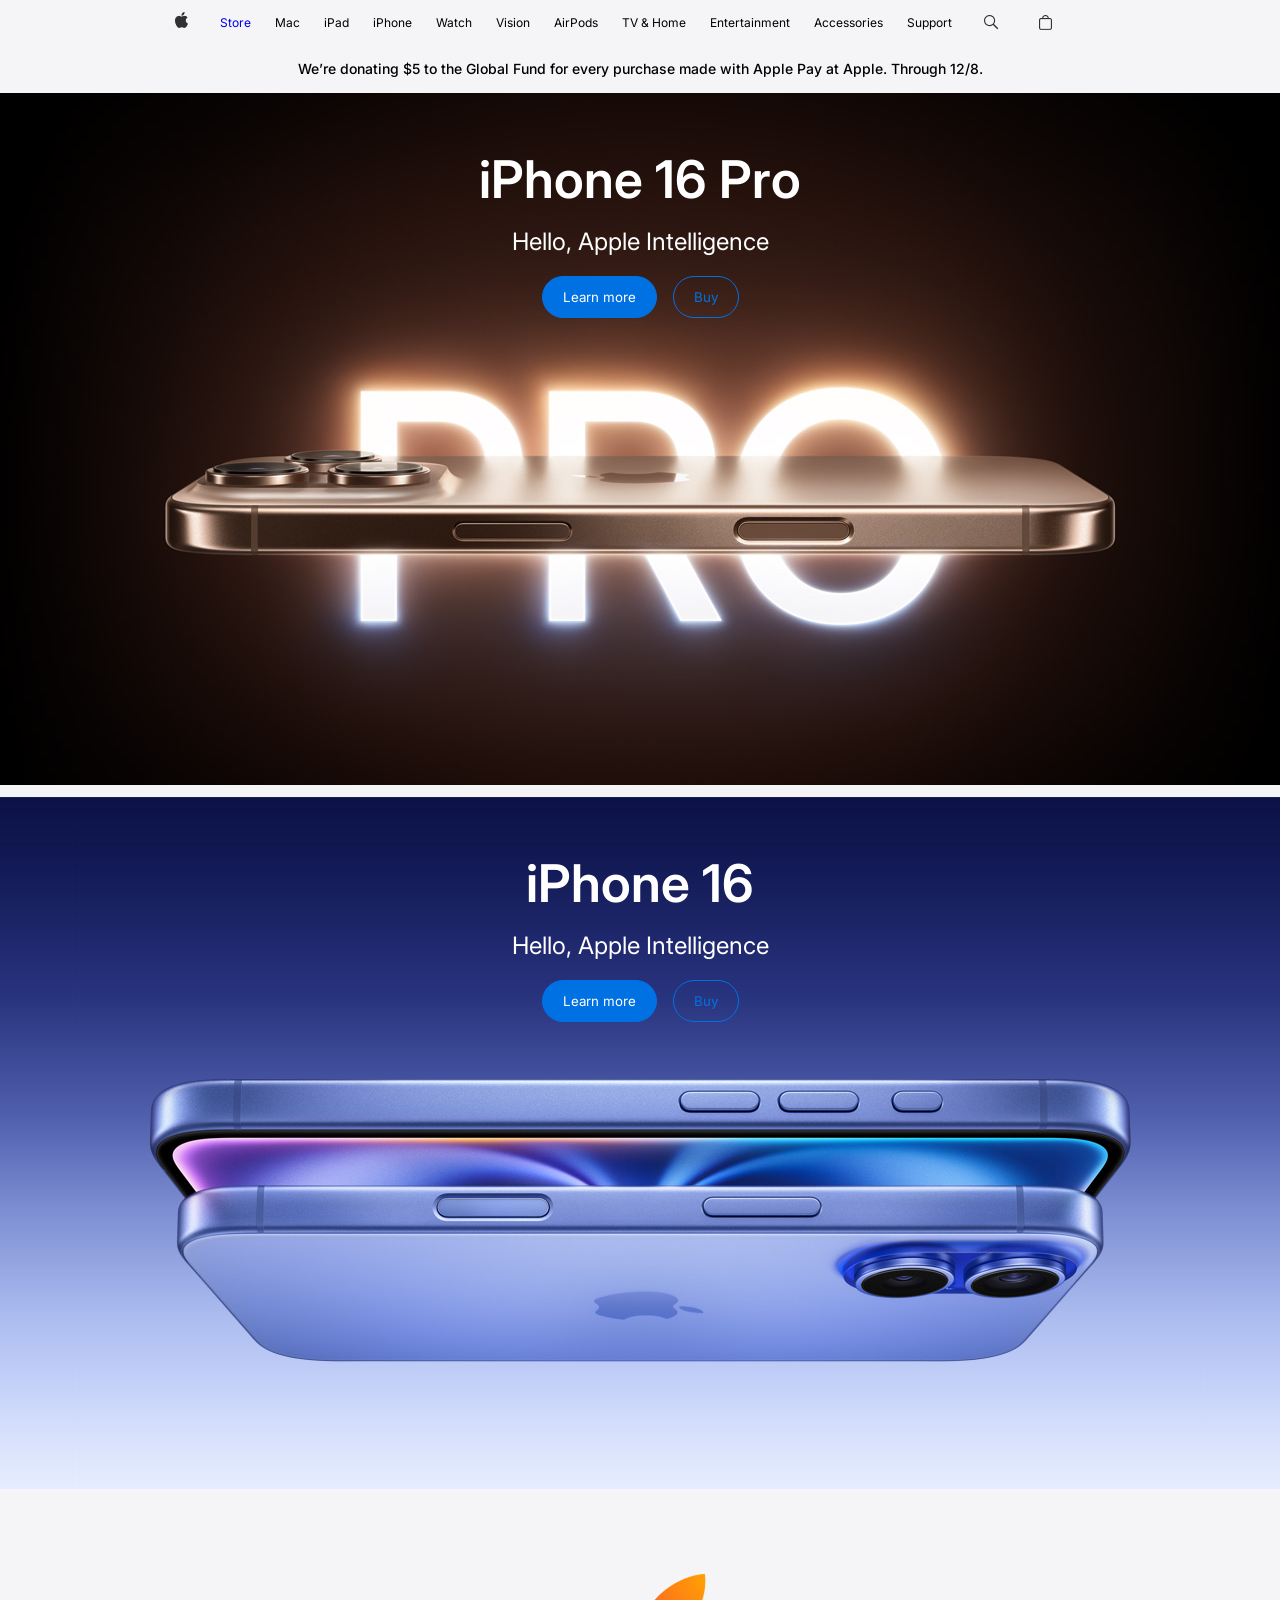
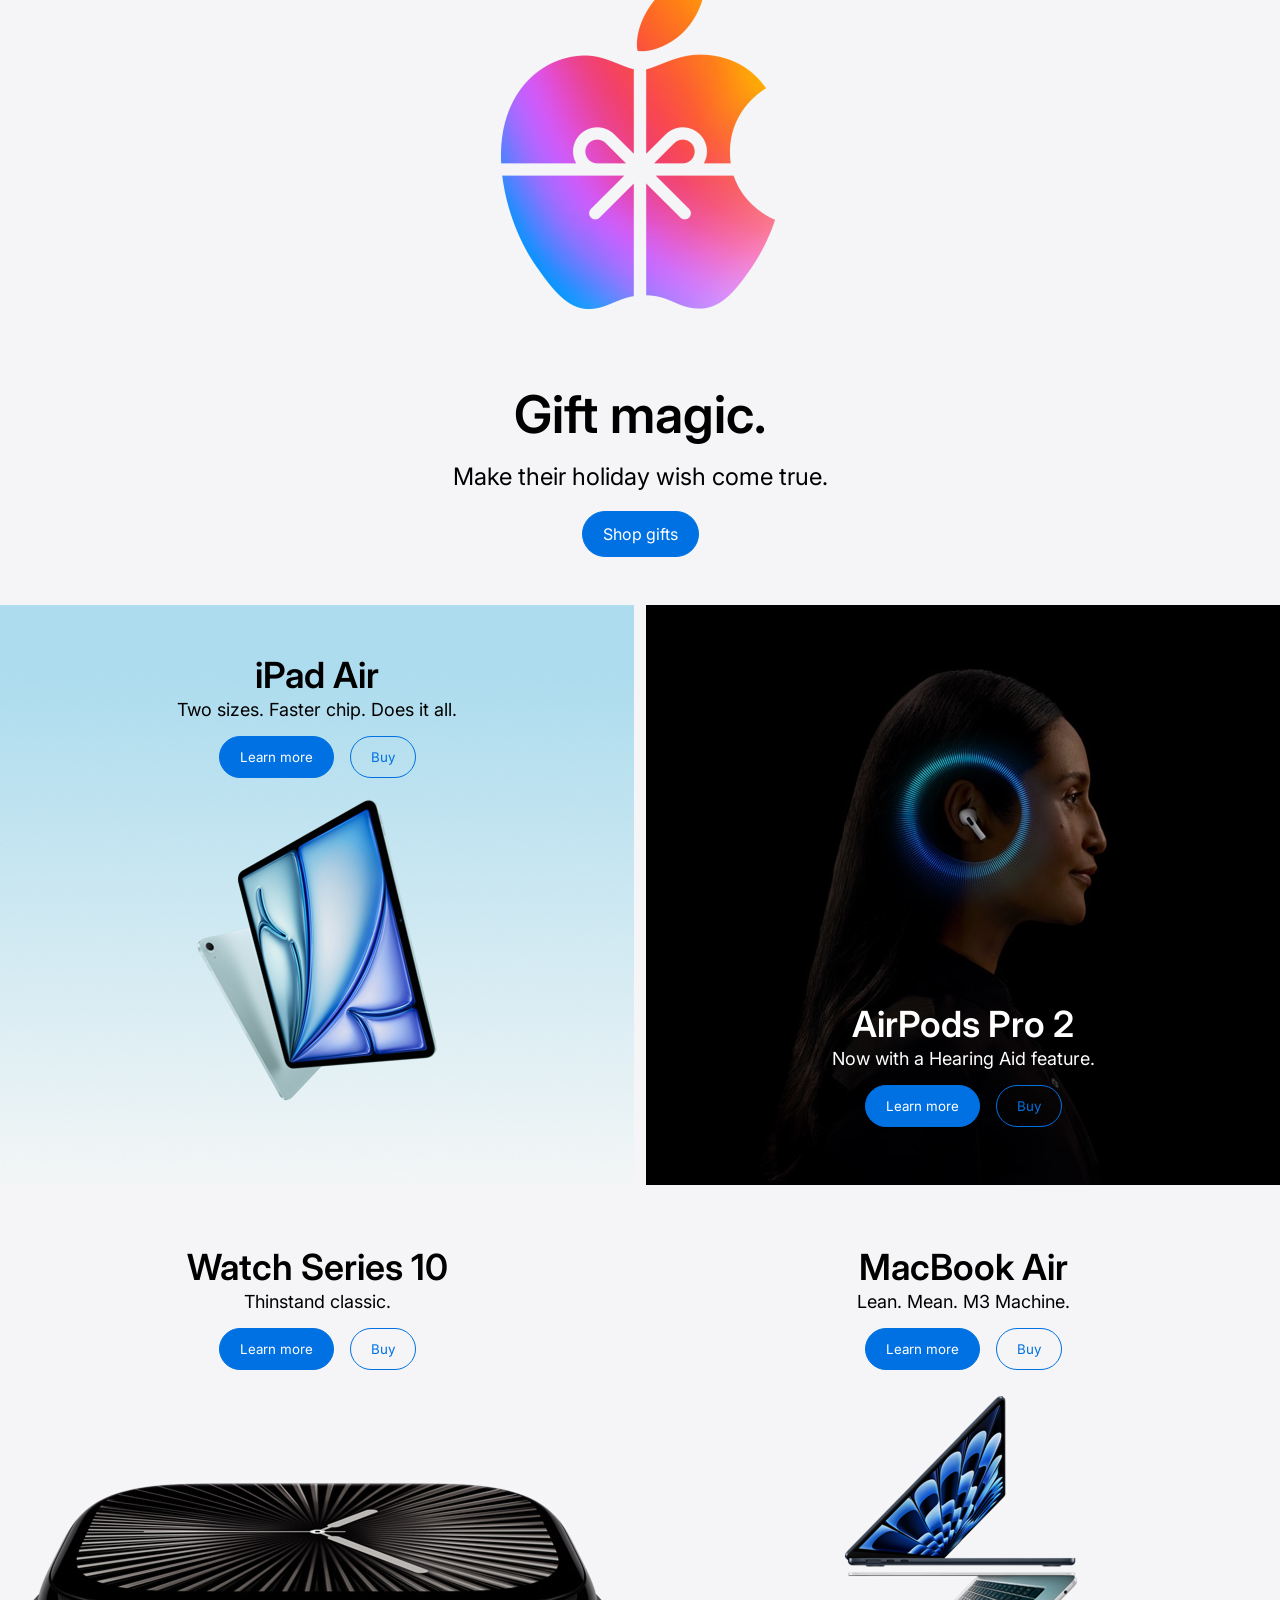
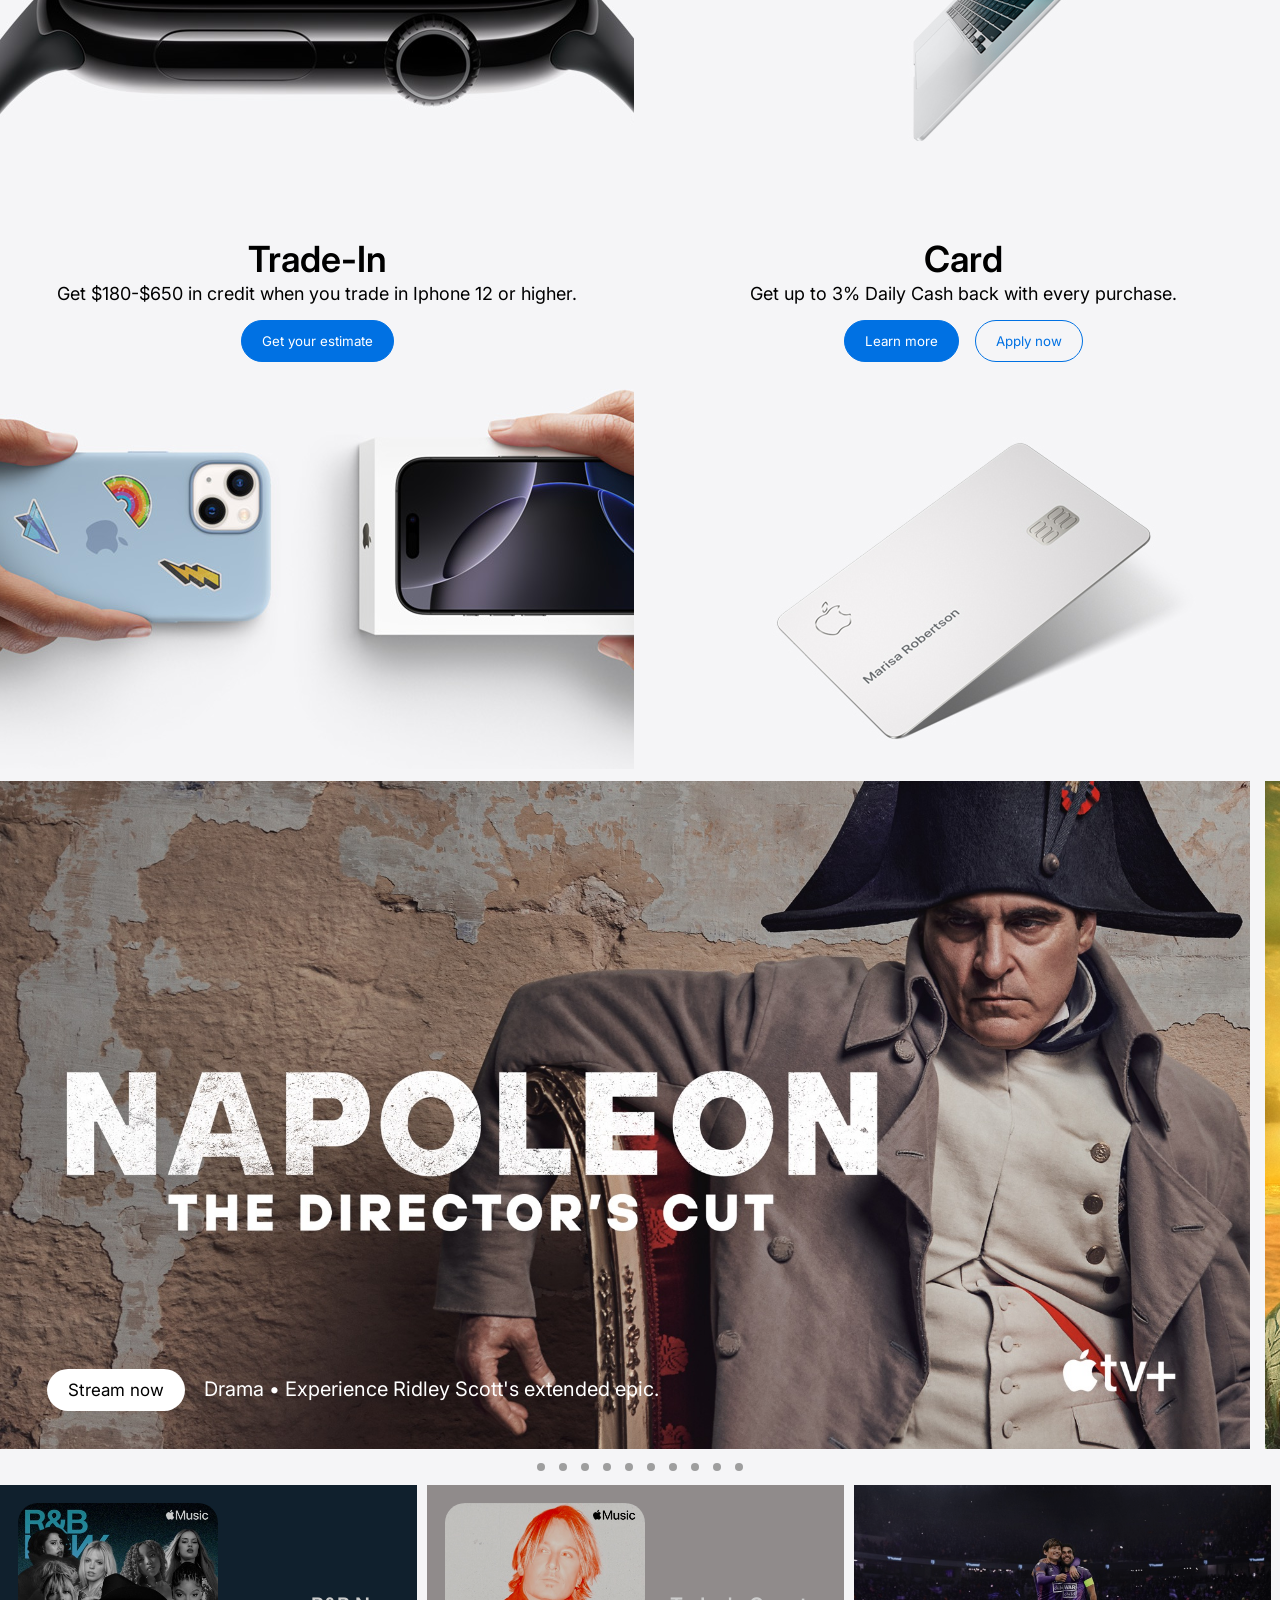
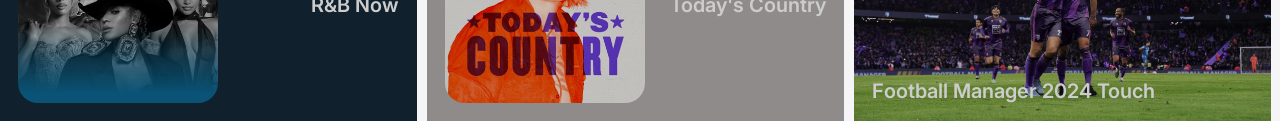
==== commit 0347632d: "finish" ====
--- a/index.html
+++ b/index.html
@@ -9,7 +9,9 @@
   <body>
     <header class="header center">
       <div class="header-icon center">
-        <img src="./apple-logo.png" alt="Apple Logo" />
+        <a href="./index.html"
+          ><img src="./apple-logo.png" alt="Apple Logo"
+        /></a>
       </div>
 
       <a href="./store.html" class="header-link">Store</a>
@@ -42,7 +44,7 @@
       We’re donating $5 to the Global Fund for every purchase made with
       Apple Pay at Apple. Through 12/8.
     </div>
-<div class="hero-container hero-container-iphone-16-pro align-center">
+    <div class="hero-container hero-container-iphone-16-pro align-center">
       <h2 class="hero-title">iPhone 16 Pro</h2>
       <p class="hero-subhead">Hello, Apple Intelligence</p>
       <div class="hero-buttons">
@@ -60,7 +62,9 @@
     </div>
     <div class="hero-container hero-container-gift-magic align-center">
       <h2 class="hero-title hero-title-dark">Gift magic.</h2>
-      <p class="hero-subhead hero-title-dark">Make their holiday wish come true.</p>
+      <p class="hero-subhead hero-title-dark">
+        Make their holiday wish come true.
+      </p>
       <div class="hero-buttons">
         <a href="./store.html" class="button button-primary">Shop gifts</a>
       </div>
@@ -281,36 +285,36 @@
           <img src="./3.jpg" class="card-full" />
           <p class="card-caption">Football Manager 2024 Touch</p>
           <div class="card-overlay center">
-              <button class="listen-now">Listen now</button>
-            </div>
+            <button class="listen-now">Listen now</button>
+          </div>
         </div>
         <div class="card">
           <img src="./4.jpg" class="card-full" />
           <p class="card-caption">6 Weeks to Restart Your Fitness</p>
           <div class="card-overlay center">
-              <button class="listen-now">Listen now</button>
-            </div>
+            <button class="listen-now">Listen now</button>
+          </div>
         </div>
         <div class="card">
           <img src="./5.jpg" class="card-full" />
           <p class="card-caption">NBA 2K25 Arcade Edition</p>
           <div class="card-overlay center">
-              <button class="listen-now">Listen now</button>
-            </div>
+            <button class="listen-now">Listen now</button>
+          </div>
         </div>
         <div class="card">
           <img src="./6.jpg" class="card-full" />
           <p class="card-caption">Strength with Kyle</p>
           <div class="card-overlay center">
-              <button class="listen-now">Listen now</button>
-            </div>
+            <button class="listen-now">Listen now</button>
+          </div>
         </div>
         <div class="card">
           <img src="./7.jpg" class="card-full" />
           <p class="card-caption">Run your first 5K</p>
           <div class="card-overlay center">
-              <button class="listen-now">Listen now</button>
-            </div>
+            <button class="listen-now">Listen now</button>
+          </div>
         </div>
         <div class="card" style="background-color: rgb(64, 13, 14)">
           <div class="card-detail center">
@@ -327,8 +331,8 @@
           <img src="./9.jpg" class="card-full" />
           <p class="card-caption">Hello Kitty Island Adventure</p>
           <div class="card-overlay center">
-              <button class="listen-now">Listen now</button>
-            </div>
+            <button class="listen-now">Listen now</button>
+          </div>
         </div>
         <div class="card" style="background-color: rgb(38, 38, 38)">
           <div class="card-detail center">
@@ -369,36 +373,36 @@
           <img src="./3.jpg" class="card-full" />
           <p class="card-caption">Football Manager 2024 Touch</p>
           <div class="card-overlay center">
-              <button class="listen-now">Listen now</button>
-            </div>
+            <button class="listen-now">Listen now</button>
+          </div>
         </div>
         <div class="card">
           <img src="./4.jpg" class="card-full" />
           <p class="card-caption">6 Weeks to Restart Your Fitness</p>
           <div class="card-overlay center">
-              <button class="listen-now">Listen now</button>
-            </div>
+            <button class="listen-now">Listen now</button>
+          </div>
         </div>
         <div class="card">
           <img src="./5.jpg" class="card-full" />
           <p class="card-caption">NBA 2K25 Arcade Edition</p>
           <div class="card-overlay center">
-              <button class="listen-now">Listen now</button>
-            </div>
+            <button class="listen-now">Listen now</button>
+          </div>
         </div>
         <div class="card">
           <img src="./6.jpg" class="card-full" />
           <p class="card-caption">Strength with Kyle</p>
           <div class="card-overlay center">
-              <button class="listen-now">Listen now</button>
-            </div>
+            <button class="listen-now">Listen now</button>
+          </div>
         </div>
         <div class="card">
           <img src="./7.jpg" class="card-full" />
           <p class="card-caption">Run your first 5K</p>
           <div class="card-overlay center">
-              <button class="listen-now">Listen now</button>
-            </div>
+            <button class="listen-now">Listen now</button>
+          </div>
         </div>
         <div class="card" style="background-color: rgb(64, 13, 14)">
           <div class="card-detail center">
@@ -415,8 +419,8 @@
           <img src="./9.jpg" class="card-full" />
           <p class="card-caption">Hello Kitty Island Adventure</p>
           <div class="card-overlay center">
-              <button class="listen-now">Listen now</button>
-            </div>
+            <button class="listen-now">Listen now</button>
+          </div>
         </div>
         <div class="card" style="background-color: rgb(38, 38, 38)">
           <div class="card-detail center">
--- a/style.css
+++ b/style.css
@@ -97,7 +97,7 @@
 }
 
 .hero-title-dark {
-  color: #000;
+  color: black;
 }
 
 .hero-buttons,
@@ -409,13 +409,13 @@
   }
 
   .hero-container-iphone-16-pro {
-    justify-content: flex-end;
     background-image: url("./iphone16-mobile.png");
   }
 
   .hero-container-iphone-16 {
     background-image: url("./iphone16pro-mobile.png");
   }
+
 
   .hero-title {
     font-size: 30px;
